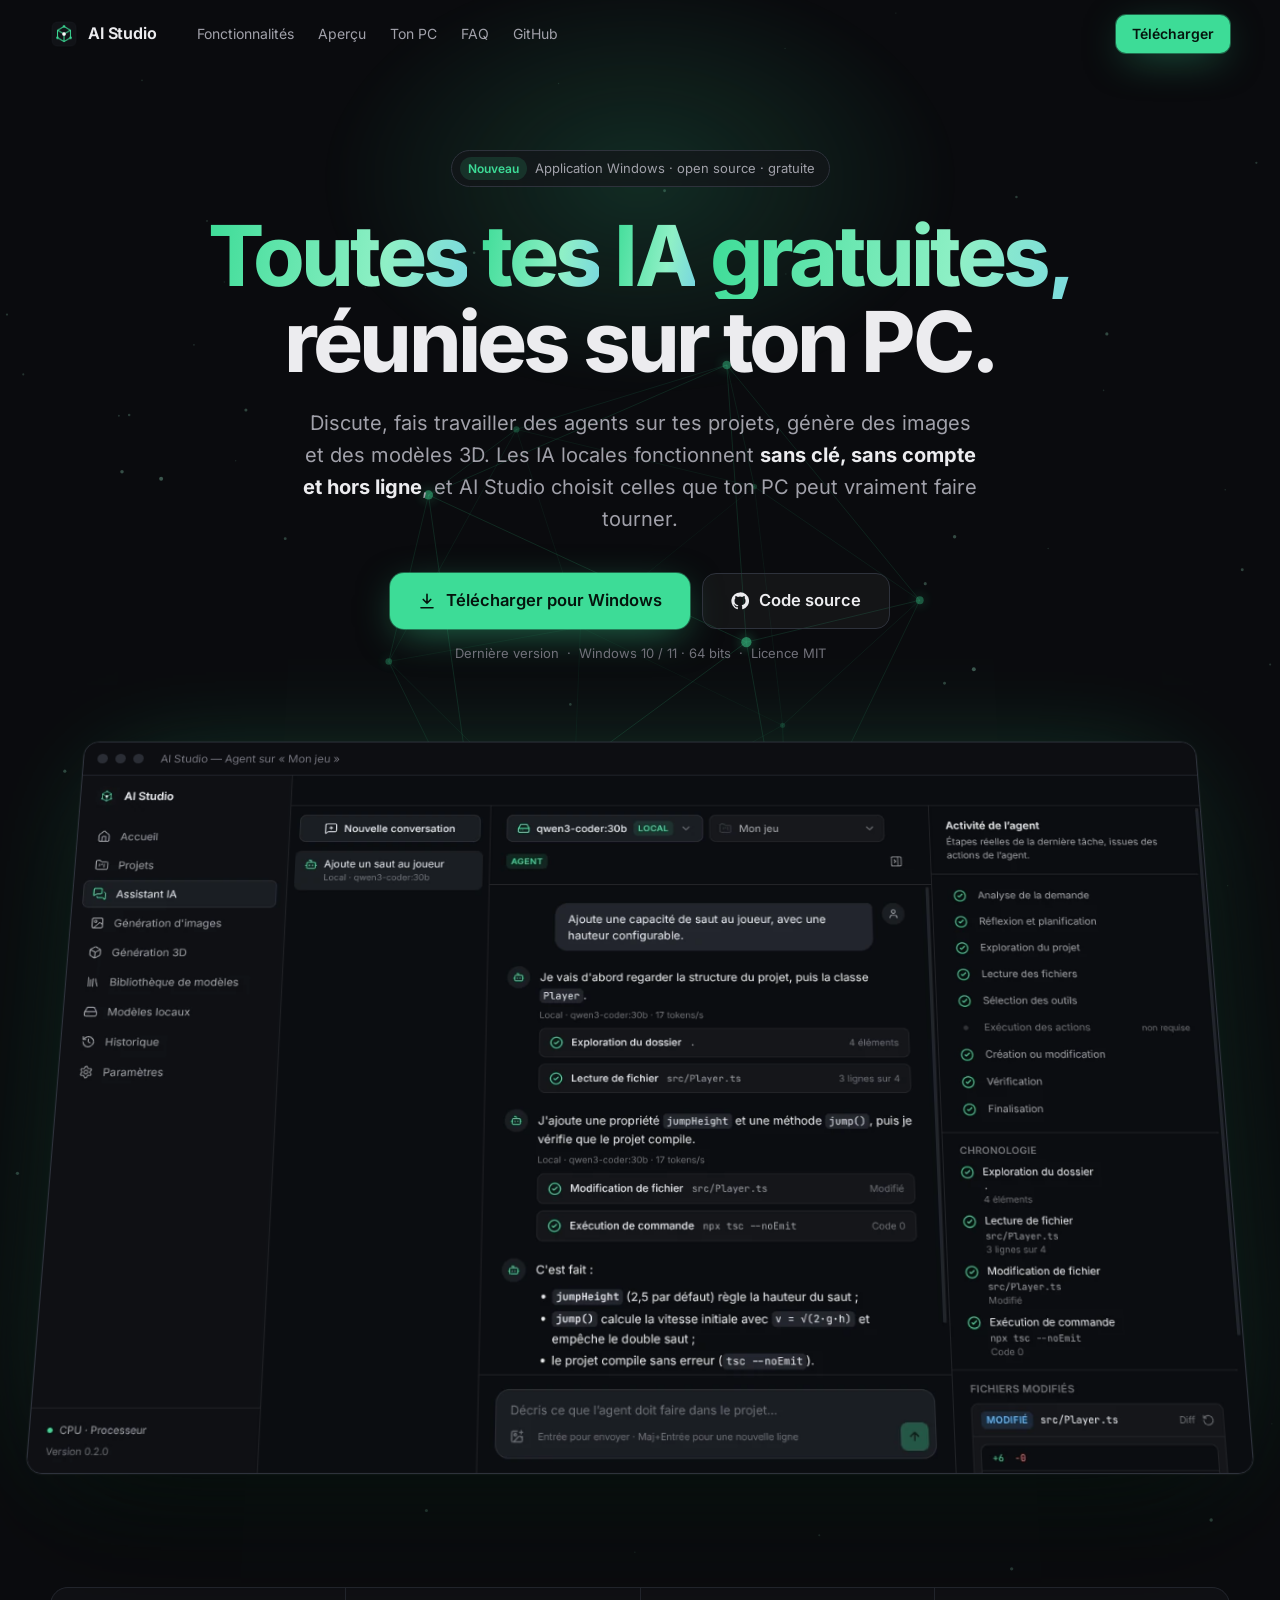
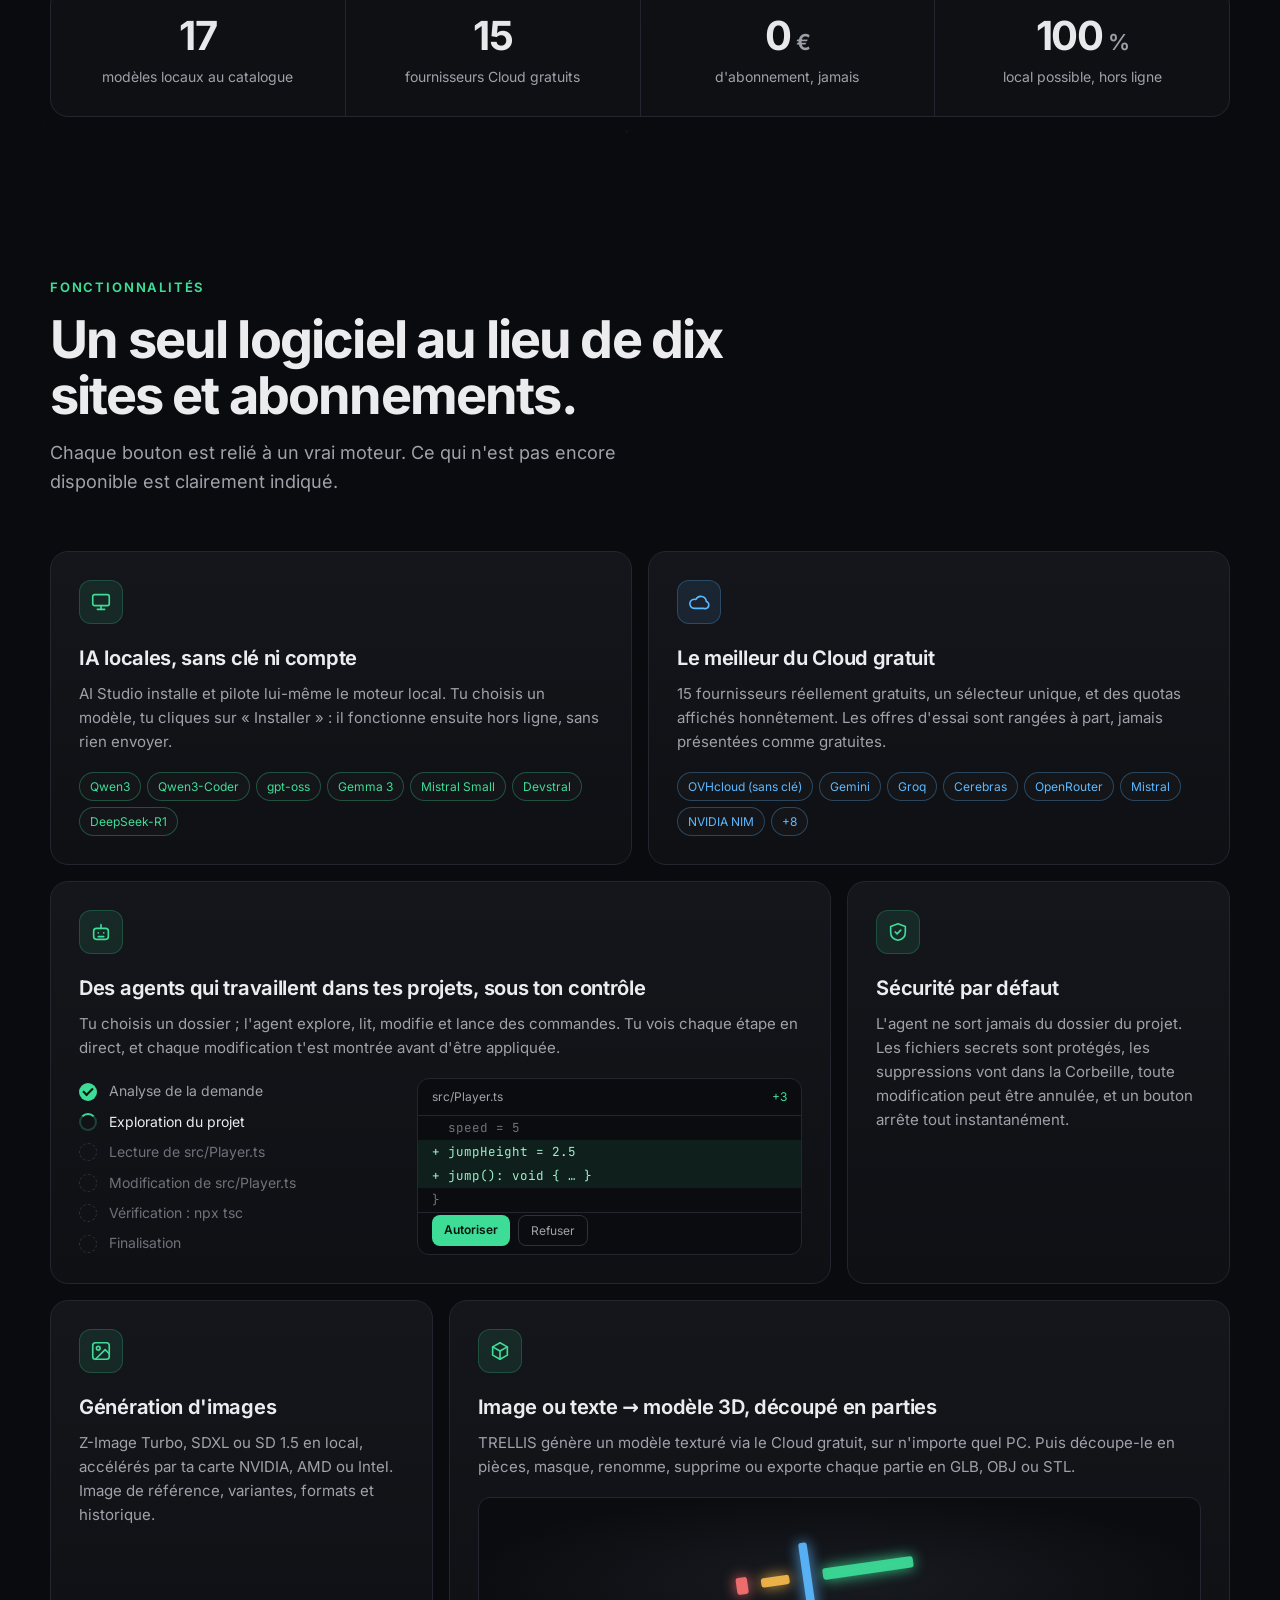
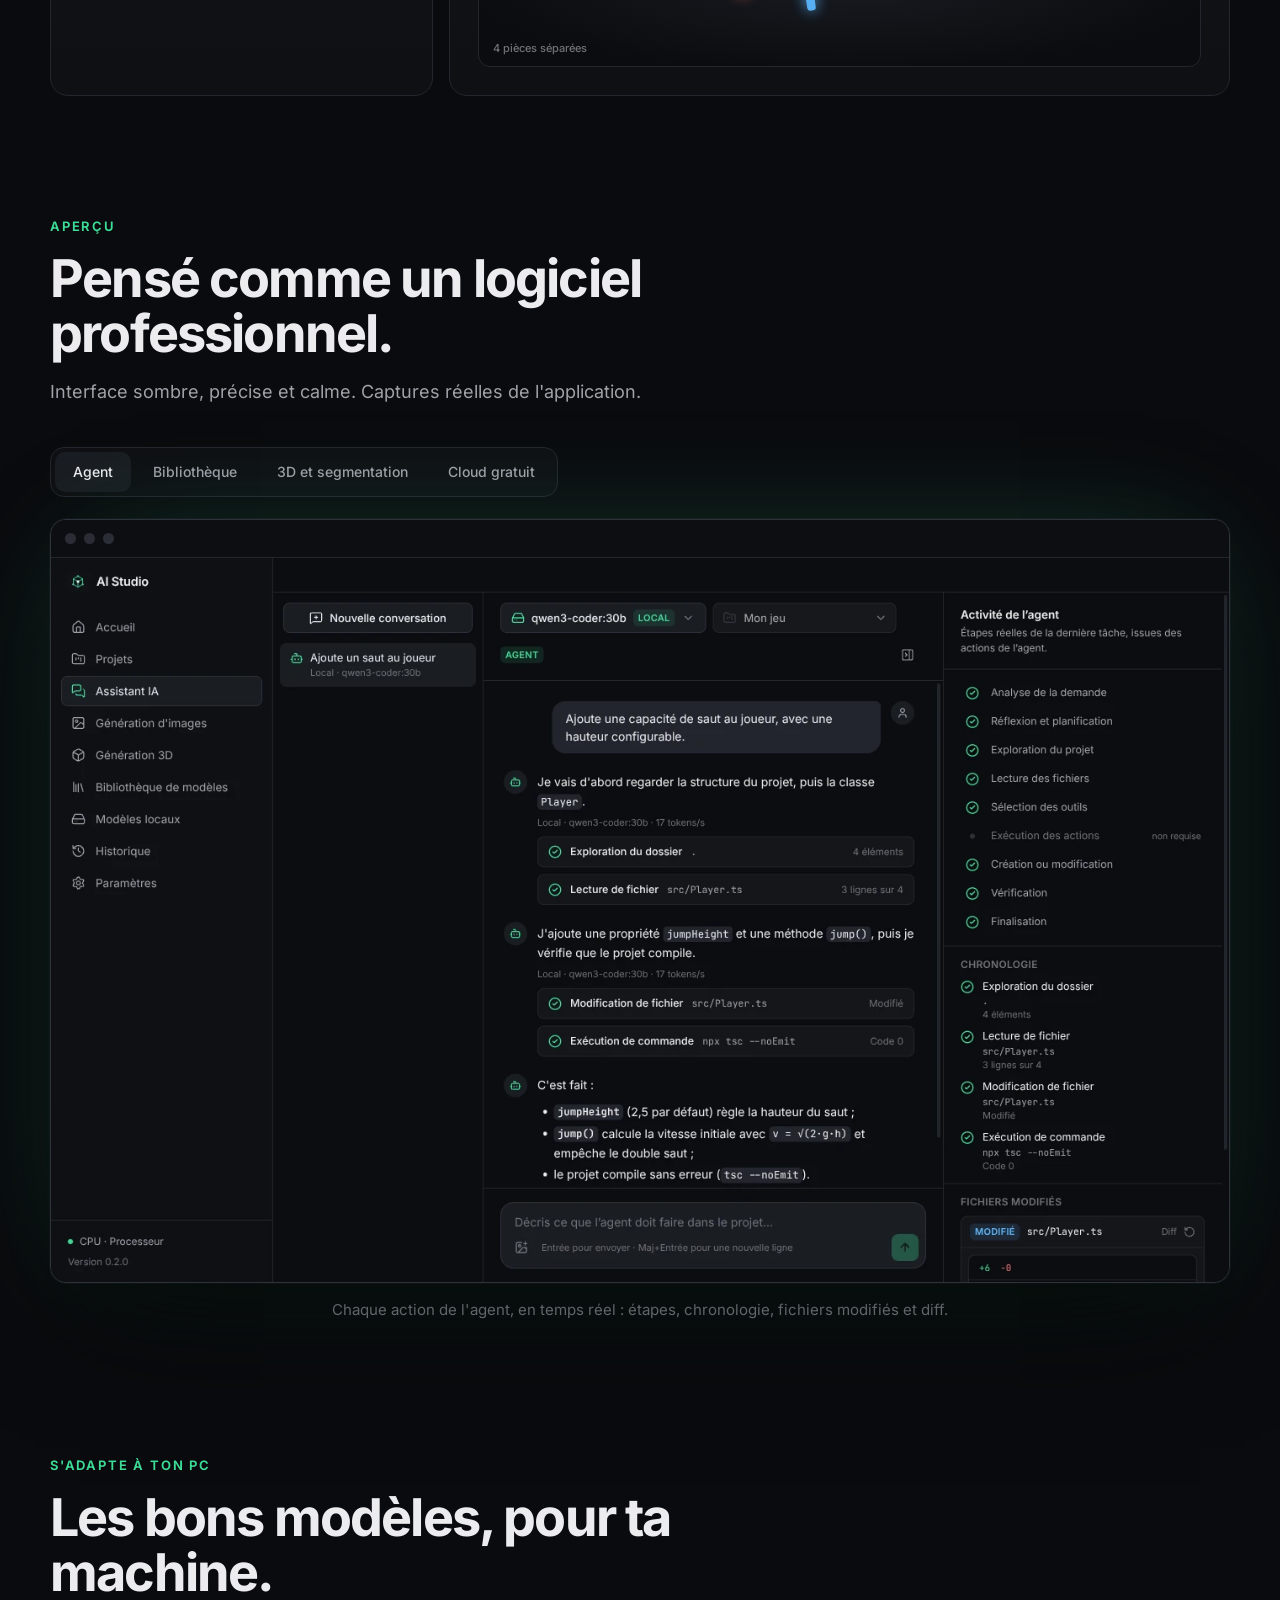
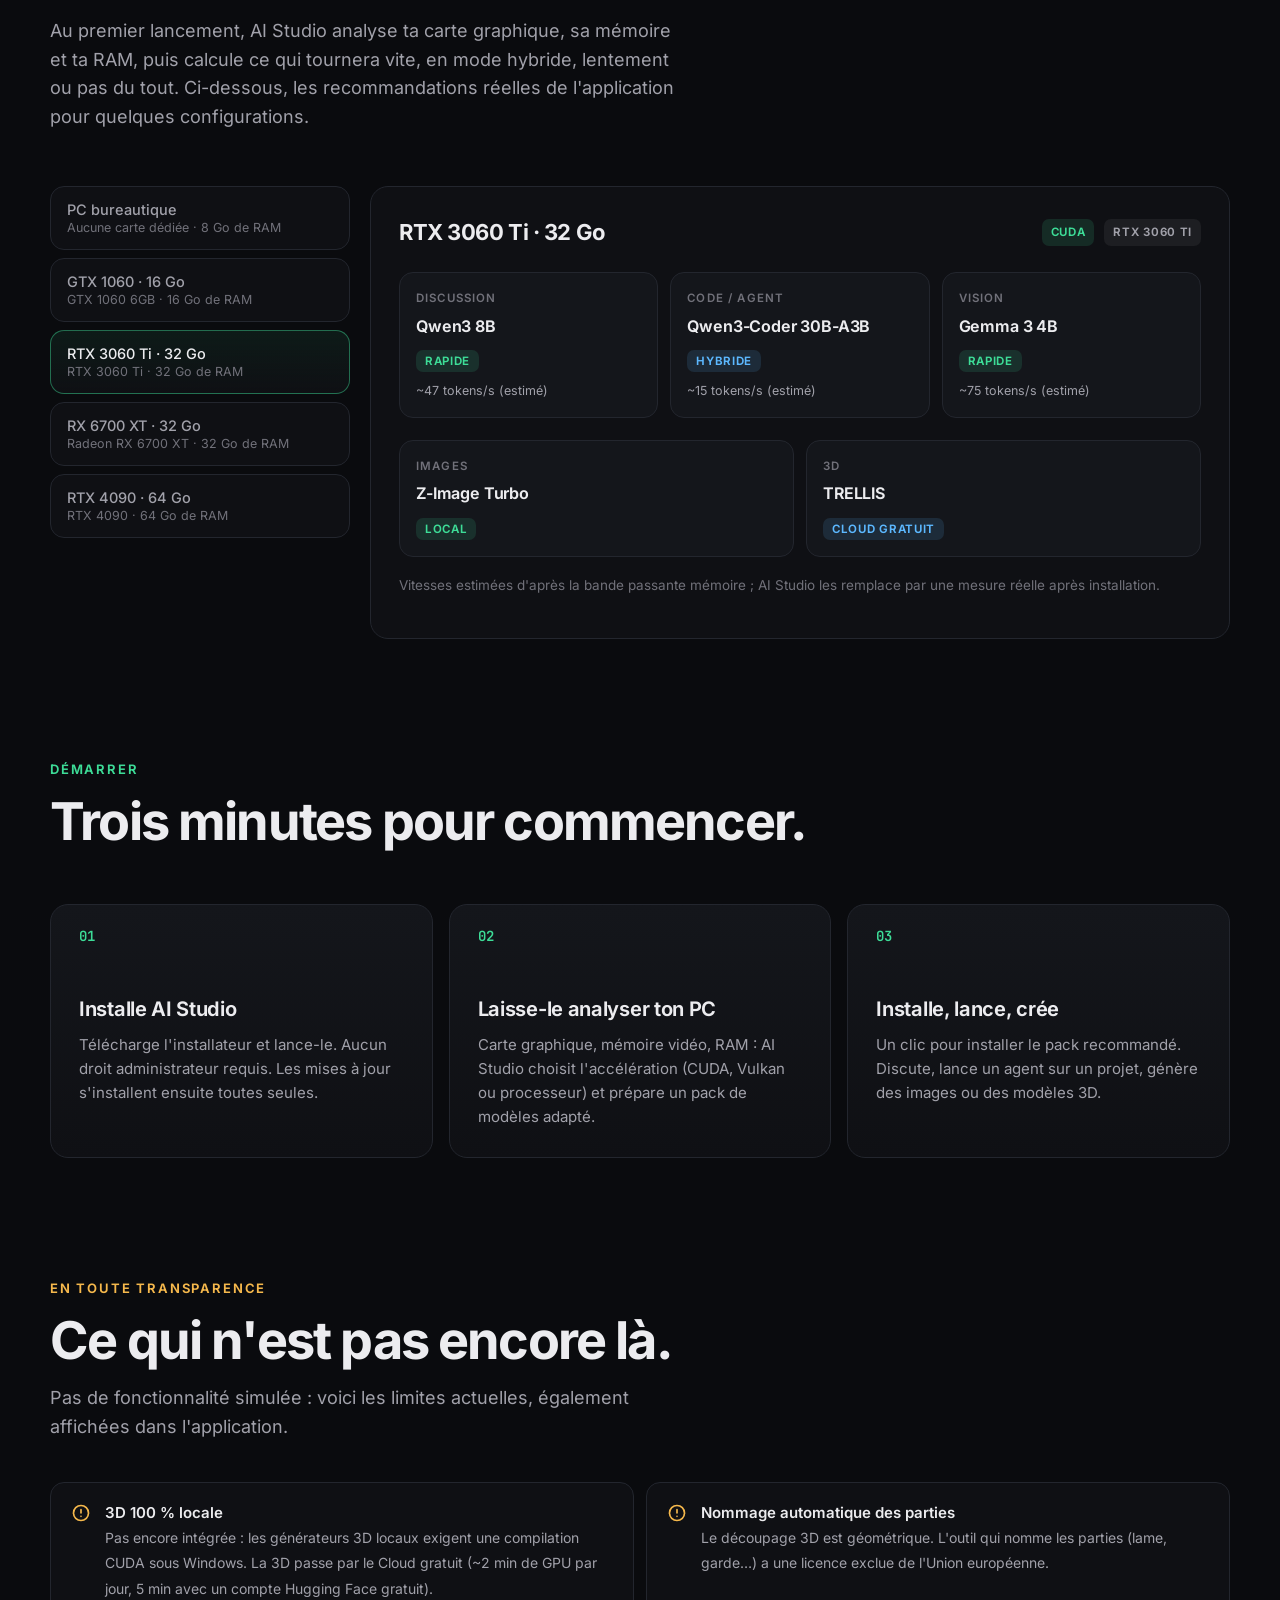
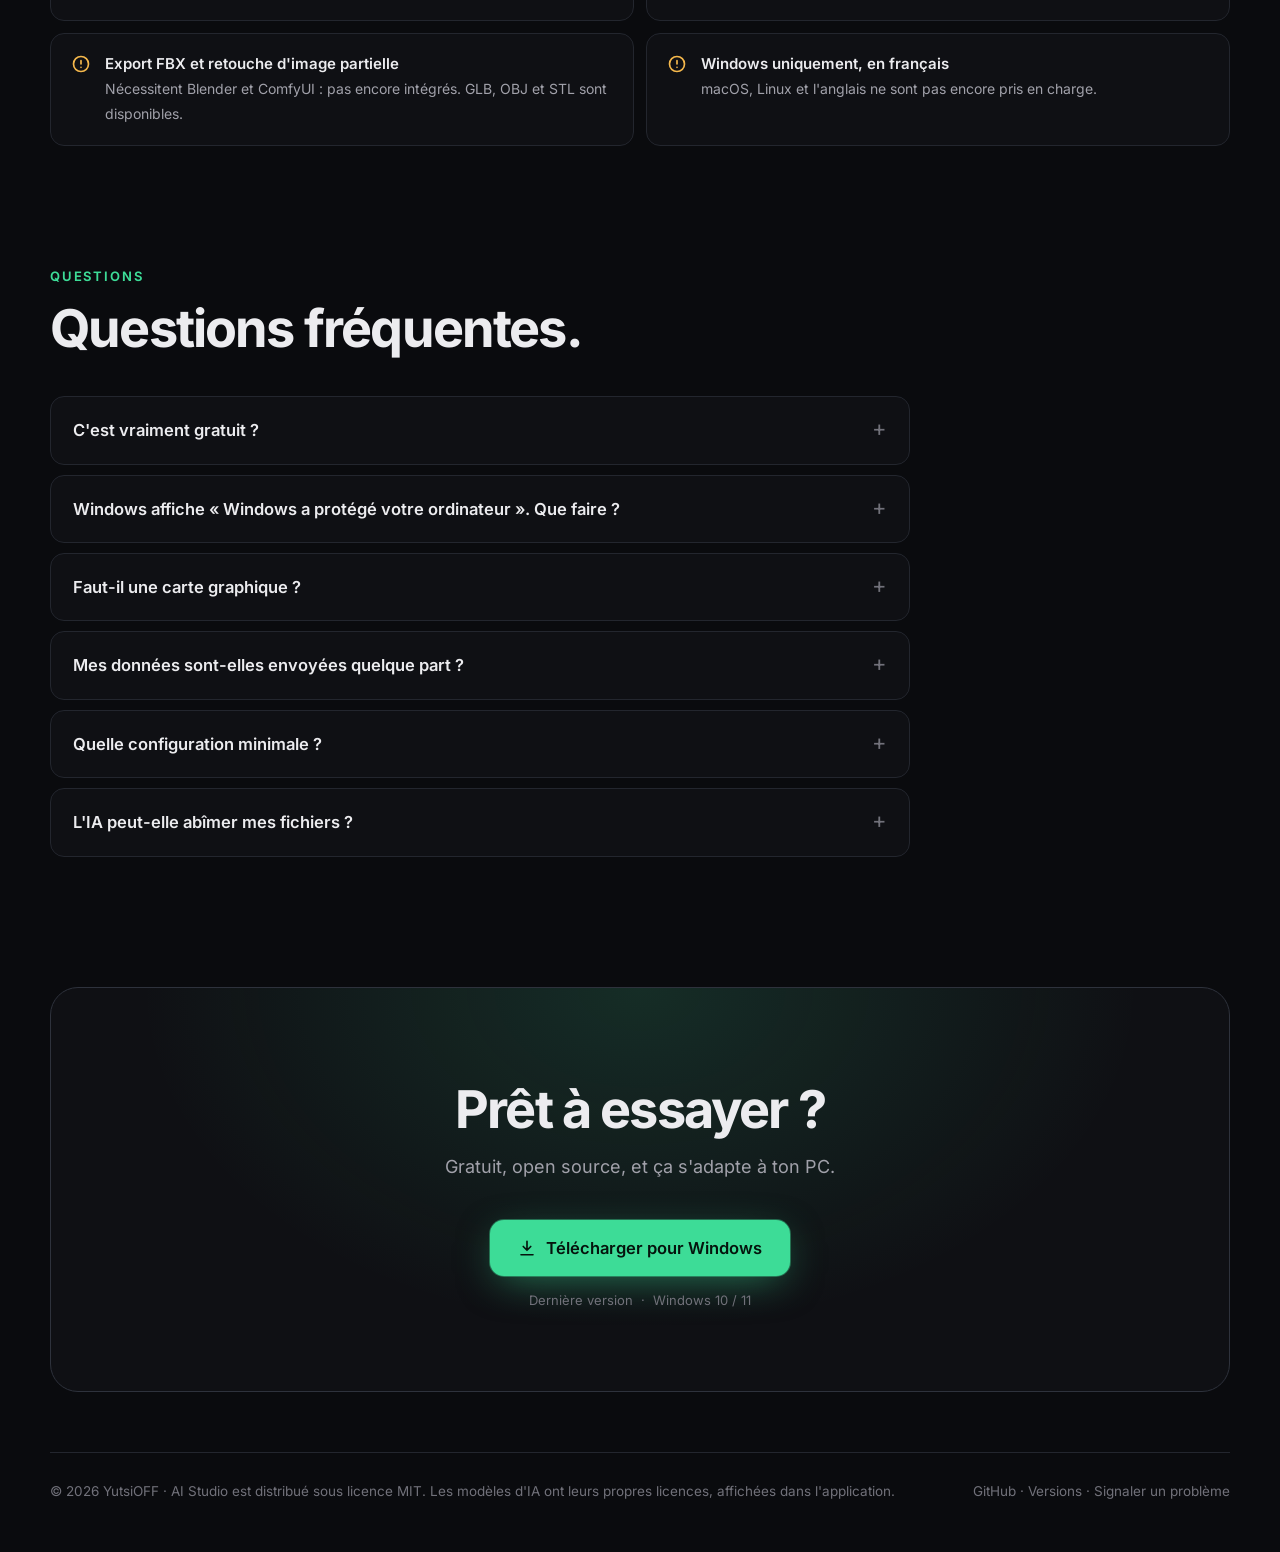
==== ai-studio/index.html @ 449f60fb "AI Studio : page de téléchargement Page animée (réseau 3D, apparitions au défilement, démos de l'age" ====
<!doctype html>
<html lang="fr">
<head>
<meta charset="UTF-8" />
<meta name="viewport" content="width=device-width, initial-scale=1" />
<title>AI Studio — Toutes tes IA gratuites, sur ton PC</title>
<meta name="description" content="AI Studio réunit des IA gratuites, locales et Cloud, dans une application Windows : discussion, agents sur tes projets, génération d'images et de modèles 3D. Sans abonnement, sans compte pour les IA locales." />
<meta property="og:title" content="AI Studio — Toutes tes IA gratuites, sur ton PC" />
<meta property="og:description" content="IA locales sans clé ni compte, 15 fournisseurs Cloud gratuits, agents transparents, images et 3D. Application Windows open source." />
<meta property="og:image" content="https://yutsioff.github.io/ai-studio/img/og.jpg" />
<meta property="og:type" content="website" />
<meta name="theme-color" content="#0c0d10" />
<link rel="icon" type="image/png" href="./img/favicon.png" />
<style>
@font-face { font-family: 'Inter'; font-weight: 100 900; font-display: swap; src: url(./fonts/inter-latin-wght-normal.woff2) format('woff2'); unicode-range: U+0000-00FF, U+0131, U+0152-0153, U+02BB-02BC, U+02C6, U+02DA, U+02DC, U+2000-206F, U+20AC, U+2122, U+2191, U+2193, U+2212, U+2215, U+FEFF, U+FFFD; }
@font-face { font-family: 'Inter'; font-weight: 100 900; font-display: swap; src: url(./fonts/inter-latin-ext-wght-normal.woff2) format('woff2'); unicode-range: U+0100-02AF, U+0304, U+0308, U+0329, U+1E00-1E9F, U+1EF2-1EFF, U+2020, U+20A0-20AB, U+20AD-20C0, U+2113, U+2C60-2C7F, U+A720-A7FF; }
@font-face { font-family: 'JetBrains Mono'; font-weight: 100 800; font-display: swap; src: url(./fonts/jetbrains-mono-latin-wght-normal.woff2) format('woff2'); }

:root {
  --bg: #0a0b0e; --bg2: #0f1014; --surface: #14161b; --surface2: #1a1d23; --line: #23262e; --line2: #2e323c;
  --fg: #ececef; --muted: #a1a1aa; --subtle: #71717a;
  --accent: #3ddc97; --accent2: #2fc585; --cloud: #5cb8ff; --warn: #f5b84c; --danger: #f87171;
  --ease: cubic-bezier(.22,1,.36,1);
  --radius: 18px;
}
* { box-sizing: border-box; }
html { scroll-behavior: smooth; }
body { margin: 0; background: var(--bg); color: var(--fg); font-family: 'Inter', system-ui, 'Segoe UI', sans-serif; font-size: 16px; line-height: 1.6; -webkit-font-smoothing: antialiased; overflow-x: hidden; font-feature-settings: 'cv11','ss01'; }
img { max-width: 100%; height: auto; display: block; }
a { color: inherit; text-decoration: none; }
::selection { background: rgba(61,220,151,.3); }
.wrap { width: min(1180px, 100% - 40px); margin-inline: auto; }
.mono { font-family: 'JetBrains Mono', ui-monospace, monospace; }

/* Barre de progression de défilement */
#progress { position: fixed; top: 0; left: 0; height: 2px; width: 0; background: linear-gradient(90deg, var(--accent), var(--cloud)); z-index: 100; }

/* Navigation */
nav { position: fixed; top: 0; inset-inline: 0; z-index: 50; transition: background .3s, border-color .3s, backdrop-filter .3s; border-bottom: 1px solid transparent; }
nav.scrolled { background: rgba(10,11,14,.72); backdrop-filter: blur(14px) saturate(140%); border-color: var(--line); }
nav .wrap { display: flex; align-items: center; gap: 28px; height: 68px; }
.brand { display: flex; align-items: center; gap: 10px; font-weight: 650; letter-spacing: -.01em; }
.brand img { width: 28px; height: 28px; border-radius: 7px; }
nav .links { display: flex; gap: 24px; margin-left: 12px; font-size: 14px; color: var(--muted); }
nav .links a:hover { color: var(--fg); }
nav .spacer { flex: 1; }
.btn { display: inline-flex; align-items: center; justify-content: center; gap: 10px; height: 44px; padding: 0 20px; border-radius: 12px; font-weight: 600; font-size: 15px; transition: transform .2s var(--ease), background .2s, box-shadow .3s; white-space: nowrap; cursor: pointer; border: 0; }
.btn svg { width: 18px; height: 18px; }
.btn-primary { background: var(--accent); color: #05140d; box-shadow: 0 0 0 1px rgba(61,220,151,.4), 0 10px 40px -10px rgba(61,220,151,.55); }
.btn-primary:hover { background: var(--accent2); transform: translateY(-1px); box-shadow: 0 0 0 1px rgba(61,220,151,.6), 0 14px 50px -10px rgba(61,220,151,.75); }
.btn-ghost { background: rgba(255,255,255,.04); color: var(--fg); border: 1px solid var(--line2); }
.btn-ghost:hover { background: rgba(255,255,255,.08); }
.btn-sm { height: 38px; padding: 0 16px; font-size: 14px; border-radius: 10px; }
.btn-lg { height: 56px; padding: 0 28px; font-size: 16.5px; border-radius: 14px; }

/* Hero */
.hero { position: relative; padding: 150px 0 40px; overflow: hidden; }
#net { position: absolute; inset: 0; width: 100%; height: 100%; opacity: .9; }
.hero::after { content: ''; position: absolute; inset: auto 0 0 0; height: 240px; background: linear-gradient(to bottom, transparent, var(--bg)); pointer-events: none; }
.glow { position: absolute; width: 900px; height: 600px; left: 50%; top: -120px; transform: translateX(-50%); background: radial-gradient(closest-side, rgba(61,220,151,.16), transparent 70%); filter: blur(10px); pointer-events: none; }
.hero-inner { position: relative; z-index: 2; text-align: center; }
.pill { display: inline-flex; align-items: center; gap: 8px; padding: 6px 14px 6px 8px; border-radius: 999px; border: 1px solid var(--line2); background: rgba(20,22,27,.7); backdrop-filter: blur(8px); font-size: 13px; color: var(--muted); }
.pill b { background: rgba(61,220,151,.14); color: var(--accent); padding: 2px 8px; border-radius: 999px; font-weight: 600; font-size: 12px; }
h1 { font-size: clamp(42px, 7.2vw, 84px); line-height: 1.02; letter-spacing: -.045em; font-weight: 750; margin: 26px auto 22px; max-width: 980px; }
h1 .grad { background: linear-gradient(100deg, var(--accent) 0%, #8ff0c6 35%, var(--cloud) 75%); -webkit-background-clip: text; background-clip: text; color: transparent; background-size: 200% 100%; animation: sheen 8s ease-in-out infinite alternate; }
@keyframes sheen { to { background-position: 100% 0; } }
.lead { font-size: clamp(17px, 2vw, 20px); color: var(--muted); max-width: 680px; margin: 0 auto; }
.cta { display: flex; gap: 12px; justify-content: center; flex-wrap: wrap; margin-top: 38px; }
.dl-meta { margin-top: 14px; font-size: 13px; color: var(--subtle); }
.dl-meta span + span::before { content: '·'; margin: 0 8px; }
.word { display: inline-block; opacity: 0; transform: translateY(24px); filter: blur(8px); animation: word .9s var(--ease) forwards; }
@keyframes word { to { opacity: 1; transform: none; filter: none; } }
.word.grad { animation: word .9s var(--ease) forwards, sheen 8s ease-in-out infinite alternate; }

/* Fenêtre de l'application */
.stage { perspective: 1800px; margin-top: 70px; position: relative; z-index: 2; }
.window { border-radius: 16px; border: 1px solid var(--line2); background: var(--bg2); overflow: hidden; box-shadow: 0 50px 120px -30px rgba(0,0,0,.85), 0 0 0 1px rgba(255,255,255,.03), 0 0 120px -40px rgba(61,220,151,.35); transform-origin: 50% 0; transition: transform .1s linear; will-change: transform; }
.window-bar { display: flex; align-items: center; gap: 8px; height: 38px; padding: 0 14px; border-bottom: 1px solid var(--line); background: #0d0e12; font-size: 12px; color: var(--subtle); }
.window-bar i { width: 11px; height: 11px; border-radius: 50%; background: #2a2d35; }
.window-bar span { margin-left: 10px; }

/* Bandeau de chiffres */
.stats { display: grid; grid-template-columns: repeat(4, 1fr); gap: 1px; background: var(--line); border: 1px solid var(--line); border-radius: var(--radius); overflow: hidden; margin-top: 90px; }
.stat { background: var(--bg2); padding: 28px 24px; }
.stat .n { font-size: 40px; font-weight: 700; letter-spacing: -.03em; line-height: 1; }
.stat .n small { font-size: 22px; color: var(--muted); font-weight: 600; }
.stat .l { margin-top: 10px; color: var(--muted); font-size: 14px; }

/* Sections */
section { padding: 120px 0 0; position: relative; }
.eyebrow { font-size: 13px; letter-spacing: .14em; text-transform: uppercase; color: var(--accent); font-weight: 650; }
h2 { font-size: clamp(32px, 4.4vw, 52px); line-height: 1.07; letter-spacing: -.035em; font-weight: 720; margin: 14px 0 16px; max-width: 760px; }
.sub { color: var(--muted); font-size: 18px; max-width: 640px; margin: 0; }

/* Grille de fonctionnalités */
.bento { display: grid; grid-template-columns: repeat(6, 1fr); gap: 16px; margin-top: 54px; }
.card { position: relative; border-radius: var(--radius); border: 1px solid var(--line); background: linear-gradient(180deg, var(--surface), var(--bg2)); padding: 28px; overflow: hidden; isolation: isolate; }
.card::before { content: ''; position: absolute; inset: 0; background: radial-gradient(420px circle at var(--mx, -100px) var(--my, -100px), rgba(61,220,151,.10), transparent 40%); opacity: 0; transition: opacity .3s; z-index: -1; }
.card:hover::before { opacity: 1; }
.card h3 { margin: 18px 0 8px; font-size: 20px; letter-spacing: -.015em; font-weight: 650; }
.card p { margin: 0; color: var(--muted); font-size: 15px; }
.icon { width: 44px; height: 44px; border-radius: 12px; display: grid; place-items: center; background: rgba(61,220,151,.1); border: 1px solid rgba(61,220,151,.22); color: var(--accent); }
.icon.cloud { background: rgba(92,184,255,.1); border-color: rgba(92,184,255,.25); color: var(--cloud); }
.icon svg { width: 22px; height: 22px; }
.c3 { grid-column: span 3; } .c2 { grid-column: span 2; } .c4 { grid-column: span 4; }
.tags { display: flex; flex-wrap: wrap; gap: 6px; margin-top: 18px; }
.tag { font-size: 12px; padding: 4px 10px; border-radius: 999px; border: 1px solid var(--line2); color: var(--muted); background: rgba(255,255,255,.02); }
.tag.l { color: var(--accent); border-color: rgba(61,220,151,.3); }
.tag.c { color: var(--cloud); border-color: rgba(92,184,255,.3); }

/* Timeline animée de l'agent */
.steps { margin-top: 20px; display: grid; gap: 8px; }
.step { display: flex; align-items: center; gap: 12px; font-size: 14px; color: var(--subtle); transition: color .4s; }
.step .dot { width: 18px; height: 18px; border-radius: 50%; border: 1.5px dashed var(--line2); display: grid; place-items: center; flex-shrink: 0; transition: all .4s var(--ease); }
.step.run { color: var(--fg); }
.step.run .dot { border: 2px solid rgba(61,220,151,.25); border-top-color: var(--accent); animation: spin .8s linear infinite; }
.step.done { color: var(--muted); }
.step.done .dot { border: 0; background: var(--accent); transform: scale(1); }
.step.done .dot::after { content: ''; width: 8px; height: 4px; border-left: 2px solid #05140d; border-bottom: 2px solid #05140d; transform: rotate(-45deg) translate(1px,-1px); }
@keyframes spin { to { transform: rotate(360deg); } }

/* Diff miniature */
.diff { margin-top: 18px; border-radius: 12px; border: 1px solid var(--line); background: #0b0c0f; font-size: 12.5px; overflow: hidden; }
.diff div { padding: 2px 14px; white-space: pre; }
.diff .add { background: rgba(61,220,151,.09); color: #9ff0c9; }
.diff .ctx { color: var(--subtle); }
.diff .head { display: flex; justify-content: space-between; padding: 8px 14px; border-bottom: 1px solid var(--line); color: var(--muted); font-family: 'Inter'; font-size: 12px; }
.approve { display: flex; gap: 8px; padding: 10px 14px; border-top: 1px solid var(--line); font-family: 'Inter'; }
.approve span { font-size: 12px; padding: 5px 12px; border-radius: 8px; }
.approve .ok { background: var(--accent); color: #05140d; font-weight: 600; }
.approve .no { border: 1px solid var(--line2); color: var(--muted); }

/* Démo segmentation */
.seg { margin-top: 18px; height: 170px; border-radius: 12px; border: 1px solid var(--line); background: radial-gradient(ellipse at center, #181b21, #0b0c0f 75%); position: relative; overflow: hidden; }
.seg canvas { width: 100%; height: 100%; }

/* Galerie */
.tabs { display: inline-flex; gap: 4px; padding: 4px; border-radius: 14px; border: 1px solid var(--line); background: var(--bg2); margin-top: 40px; flex-wrap: wrap; }
.tabs button { position: relative; height: 40px; padding: 0 18px; border-radius: 10px; border: 0; background: transparent; color: var(--muted); font: 500 14px 'Inter'; cursor: pointer; transition: color .2s, background .25s; }
.tabs button.on { color: var(--fg); background: var(--surface2); }
.gallery { margin-top: 22px; display: grid; }
.gallery figure { grid-area: 1 / 1; margin: 0; pointer-events: none; opacity: 0; transform: scale(.985); transition: opacity .6s var(--ease), transform .6s var(--ease); }
.gallery figure.on { opacity: 1; transform: none; pointer-events: auto; }
.gallery figcaption { margin-top: 16px; color: var(--muted); font-size: 15px; text-align: center; }
.gallery .window { transform: none !important; }

/* Profils de PC */
.profiles { display: grid; grid-template-columns: 300px 1fr; gap: 20px; margin-top: 54px; }
.plist { display: grid; gap: 8px; align-content: start; }
.plist button { text-align: left; padding: 14px 16px; border-radius: 14px; border: 1px solid var(--line); background: var(--bg2); color: var(--muted); font: 500 14.5px 'Inter'; cursor: pointer; transition: all .25s var(--ease); }
.plist button small { display: block; font-size: 12.5px; color: var(--subtle); margin-top: 2px; font-weight: 400; }
.plist button:hover { border-color: var(--line2); color: var(--fg); }
.plist button.on { border-color: rgba(61,220,151,.45); background: linear-gradient(180deg, rgba(61,220,151,.08), var(--bg2)); color: var(--fg); }
.pdetail { border-radius: var(--radius); border: 1px solid var(--line); background: var(--bg2); padding: 28px; }
.phead { display: flex; flex-wrap: wrap; align-items: center; gap: 10px; }
.phead h3 { margin: 0; font-size: 22px; letter-spacing: -.02em; flex: 1; }
.badge { font-size: 11.5px; font-weight: 650; letter-spacing: .06em; text-transform: uppercase; padding: 4px 9px; border-radius: 7px; background: rgba(255,255,255,.06); color: var(--muted); }
.badge.g { background: rgba(61,220,151,.13); color: var(--accent); }
.badge.b { background: rgba(92,184,255,.13); color: var(--cloud); }
.badge.y { background: rgba(245,184,76,.13); color: var(--warn); }
.recs { display: grid; grid-template-columns: repeat(3, 1fr); gap: 12px; margin-top: 22px; }
.rec { border-radius: 14px; border: 1px solid var(--line); padding: 16px; background: var(--surface); transition: transform .4s var(--ease), opacity .4s; }
.rec .u { font-size: 11.5px; text-transform: uppercase; letter-spacing: .1em; color: var(--subtle); font-weight: 600; }
.rec .m { font-size: 16px; font-weight: 650; margin: 6px 0 8px; letter-spacing: -.01em; }
.rec .s { font-size: 12.5px; color: var(--muted); margin-top: 8px; }
.pnote { margin-top: 18px; font-size: 13.5px; color: var(--subtle); }
.swap { animation: swap .5s var(--ease); }
@keyframes swap { from { opacity: 0; transform: translateY(8px); } }

/* Étapes d'installation */
.how { display: grid; grid-template-columns: repeat(3, 1fr); gap: 16px; margin-top: 54px; counter-reset: s; }
.how .card { padding-top: 70px; }
.how .card::after { counter-increment: s; content: '0' counter(s); position: absolute; top: 22px; left: 28px; font: 600 14px 'JetBrains Mono'; color: var(--accent); }

/* Limites */
.limits { display: grid; grid-template-columns: repeat(2, 1fr); gap: 12px; margin-top: 40px; }
.limit { display: flex; gap: 14px; padding: 18px 20px; border-radius: 14px; border: 1px solid var(--line); background: var(--bg2); }
.limit svg { width: 20px; height: 20px; color: var(--warn); flex-shrink: 0; margin-top: 2px; }
.limit b { display: block; font-weight: 600; font-size: 15px; }
.limit span { color: var(--muted); font-size: 14px; }

/* FAQ */
.faq { margin-top: 40px; display: grid; gap: 10px; max-width: 860px; }
details { border: 1px solid var(--line); border-radius: 14px; background: var(--bg2); padding: 0 22px; transition: border-color .2s; }
details[open] { border-color: var(--line2); }
summary { cursor: pointer; list-style: none; padding: 20px 0; font-weight: 600; font-size: 16.5px; display: flex; justify-content: space-between; gap: 16px; }
summary::-webkit-details-marker { display: none; }
summary::after { content: '+'; color: var(--subtle); font-weight: 400; font-size: 22px; line-height: 1; transition: transform .3s var(--ease); }
details[open] summary::after { transform: rotate(45deg); }
details p { margin: 0 0 20px; color: var(--muted); font-size: 15px; }

/* Appel final */
.final { margin: 130px 0 0; border-radius: 28px; border: 1px solid var(--line2); padding: 80px 30px; text-align: center; position: relative; overflow: hidden; background: radial-gradient(ellipse at top, rgba(61,220,151,.14), transparent 60%), var(--bg2); }
.final h2 { margin-inline: auto; }
.final .sub { margin-inline: auto; }
footer { padding: 60px 0 50px; color: var(--subtle); font-size: 13.5px; }
footer .wrap { display: flex; flex-wrap: wrap; gap: 20px; justify-content: space-between; border-top: 1px solid var(--line); padding-top: 28px; }
footer a:hover { color: var(--fg); }

/* Apparition au défilement */
.reveal { opacity: 0; transform: translateY(28px); filter: blur(6px); transition: opacity .9s var(--ease), transform .9s var(--ease), filter .9s var(--ease); transition-delay: var(--d, 0s); }
.reveal.in { opacity: 1; transform: none; filter: none; }

@media (max-width: 960px) {
  nav .links { display: none; }
  .stats { grid-template-columns: repeat(2, 1fr); }
  .bento { grid-template-columns: 1fr; }
  .c2, .c3, .c4 { grid-column: auto; }
  .profiles { grid-template-columns: 1fr; }
  .recs { grid-template-columns: 1fr; }
  .how, .limits { grid-template-columns: 1fr; }
  .agent-demo { grid-template-columns: 1fr !important; }
  .stage { margin-top: 44px; }
  .hero { padding-top: 120px; }
}
@media (prefers-reduced-motion: reduce) {
  *, *::before, *::after { animation-duration: .01ms !important; animation-iteration-count: 1 !important; transition-duration: .01ms !important; }
  .reveal, .word { opacity: 1; transform: none; filter: none; }
}
</style>
</head>
<body>
<div id="progress"></div>

<nav id="nav">
  <div class="wrap">
    <a class="brand" href="#"><img src="./img/icon.png" alt="" />AI Studio</a>
    <div class="links">
      <a href="#fonctionnalites">Fonctionnalités</a>
      <a href="#apercu">Aperçu</a>
      <a href="#ton-pc">Ton PC</a>
      <a href="#faq">FAQ</a>
      <a href="https://github.com/YutsiOFF/ai-studio" target="_blank" rel="noopener">GitHub</a>
    </div>
    <div class="spacer"></div>
    <a class="btn btn-primary btn-sm dl-link" href="https://github.com/YutsiOFF/ai-studio/releases/latest">Télécharger</a>
  </div>
</nav>

<header class="hero">
  <canvas id="net" aria-hidden="true"></canvas>
  <div class="glow"></div>
  <div class="wrap hero-inner">
    <span class="pill"><b class="ver-badge">Nouveau</b> Application Windows · open source · gratuite</span>
    <h1 id="title"><span class="grad">Toutes tes IA gratuites,</span> réunies sur ton PC.</h1>
    <p class="lead reveal" style="--d:.35s">Discute, fais travailler des agents sur tes projets, génère des images et des modèles 3D. Les IA locales fonctionnent <strong style="color:var(--fg)">sans clé, sans compte et hors ligne</strong>, et AI Studio choisit celles que ton PC peut vraiment faire tourner.</p>
    <div class="cta reveal" style="--d:.5s">
      <a class="btn btn-primary btn-lg dl-link" href="https://github.com/YutsiOFF/ai-studio/releases/latest">
        <svg viewBox="0 0 24 24" fill="none" stroke="currentColor" stroke-width="2.2" stroke-linecap="round" stroke-linejoin="round"><path d="M12 3v12m0 0 5-5m-5 5-5-5M4 21h16"/></svg>
        Télécharger pour Windows
      </a>
      <a class="btn btn-ghost btn-lg" href="https://github.com/YutsiOFF/ai-studio" target="_blank" rel="noopener">
        <svg viewBox="0 0 24 24" fill="currentColor"><path d="M12 .5a11.5 11.5 0 0 0-3.64 22.41c.58.1.79-.25.79-.56v-2c-3.2.7-3.88-1.37-3.88-1.37-.53-1.33-1.28-1.69-1.28-1.69-1.05-.71.08-.7.08-.7 1.16.08 1.77 1.19 1.77 1.19 1.03 1.77 2.71 1.26 3.37.96.1-.75.4-1.26.73-1.55-2.56-.29-5.25-1.28-5.25-5.69 0-1.26.45-2.29 1.19-3.1-.12-.29-.52-1.46.11-3.05 0 0 .97-.31 3.17 1.18a11 11 0 0 1 5.77 0c2.2-1.49 3.17-1.18 3.17-1.18.63 1.59.23 2.76.11 3.05.74.81 1.19 1.84 1.19 3.1 0 4.42-2.7 5.39-5.27 5.68.41.36.78 1.06.78 2.14v3.17c0 .31.21.67.8.56A11.5 11.5 0 0 0 12 .5Z"/></svg>
        Code source
      </a>
    </div>
    <div class="dl-meta reveal" style="--d:.6s"><span class="dl-version">Dernière version</span><span class="dl-size">Windows 10 / 11 · 64 bits</span><span>Licence MIT</span></div>

    <div class="stage reveal" style="--d:.7s">
      <div class="window" id="heroWindow">
        <div class="window-bar"><i></i><i></i><i></i><span>AI Studio — Agent sur « Mon jeu »</span></div>
        <img src="./img/agent.webp" width="1400" height="860" alt="Un agent d'AI Studio modifie un fichier du projet : étapes réelles, chronologie et fichier modifié avec diff." />
      </div>
    </div>

    <div class="stats">
      <div class="stat reveal"><div class="n" data-count="17">0</div><div class="l">modèles locaux au catalogue</div></div>
      <div class="stat reveal" style="--d:.08s"><div class="n" data-count="15">0</div><div class="l">fournisseurs Cloud gratuits</div></div>
      <div class="stat reveal" style="--d:.16s"><div class="n"><span data-count="0">0</span><small> €</small></div><div class="l">d'abonnement, jamais</div></div>
      <div class="stat reveal" style="--d:.24s"><div class="n"><span data-count="100">0</span><small> %</small></div><div class="l">local possible, hors ligne</div></div>
    </div>
  </div>
</header>

<main>
<section id="fonctionnalites">
  <div class="wrap">
    <div class="eyebrow reveal">Fonctionnalités</div>
    <h2 class="reveal">Un seul logiciel au lieu de dix sites et abonnements.</h2>
    <p class="sub reveal">Chaque bouton est relié à un vrai moteur. Ce qui n'est pas encore disponible est clairement indiqué.</p>

    <div class="bento">
      <article class="card c3 reveal">
        <div class="icon"><svg viewBox="0 0 24 24" fill="none" stroke="currentColor" stroke-width="1.8" stroke-linecap="round" stroke-linejoin="round"><rect x="3" y="4" width="18" height="12" rx="2"/><path d="M8 20h8M12 16v4"/></svg></div>
        <h3>IA locales, sans clé ni compte</h3>
        <p>AI Studio installe et pilote lui-même le moteur local. Tu choisis un modèle, tu cliques sur « Installer » : il fonctionne ensuite hors ligne, sans rien envoyer.</p>
        <div class="tags"><span class="tag l">Qwen3</span><span class="tag l">Qwen3-Coder</span><span class="tag l">gpt-oss</span><span class="tag l">Gemma 3</span><span class="tag l">Mistral Small</span><span class="tag l">Devstral</span><span class="tag l">DeepSeek-R1</span></div>
      </article>
      <article class="card c3 reveal" style="--d:.08s">
        <div class="icon cloud"><svg viewBox="0 0 24 24" fill="none" stroke="currentColor" stroke-width="1.8" stroke-linecap="round" stroke-linejoin="round"><path d="M17.5 19H7a5 5 0 1 1 1.6-9.74A6 6 0 0 1 20 11.5a3.75 3.75 0 0 1-2.5 7.5Z"/></svg></div>
        <h3>Le meilleur du Cloud gratuit</h3>
        <p>15 fournisseurs réellement gratuits, un sélecteur unique, et des quotas affichés honnêtement. Les offres d'essai sont rangées à part, jamais présentées comme gratuites.</p>
        <div class="tags"><span class="tag c">OVHcloud (sans clé)</span><span class="tag c">Gemini</span><span class="tag c">Groq</span><span class="tag c">Cerebras</span><span class="tag c">OpenRouter</span><span class="tag c">Mistral</span><span class="tag c">NVIDIA NIM</span><span class="tag c">+8</span></div>
      </article>

      <article class="card c4 reveal">
        <div class="icon"><svg viewBox="0 0 24 24" fill="none" stroke="currentColor" stroke-width="1.8" stroke-linecap="round" stroke-linejoin="round"><rect x="4" y="8" width="16" height="12" rx="3"/><path d="M12 8V4M9 13h.01M15 13h.01M9 17h6"/></svg></div>
        <h3>Des agents qui travaillent dans tes projets, sous ton contrôle</h3>
        <p>Tu choisis un dossier ; l'agent explore, lit, modifie et lance des commandes. Tu vois chaque étape en direct, et chaque modification t'est montrée avant d'être appliquée.</p>
        <div style="display:grid;grid-template-columns:1fr 1.2fr;gap:16px" class="agent-demo">
          <div class="steps" id="steps"></div>
          <div class="diff mono">
            <div class="head"><span>src/Player.ts</span><span style="color:var(--accent)">+3</span></div>
            <div class="ctx">  speed = 5</div>
            <div class="add">+ jumpHeight = 2.5</div>
            <div class="add">+ jump(): void { … }</div>
            <div class="ctx">}</div>
            <div class="approve"><span class="ok">Autoriser</span><span class="no">Refuser</span></div>
          </div>
        </div>
      </article>
      <article class="card c2 reveal" style="--d:.08s">
        <div class="icon"><svg viewBox="0 0 24 24" fill="none" stroke="currentColor" stroke-width="1.8" stroke-linecap="round" stroke-linejoin="round"><path d="M12 3 4 6v6c0 5 3.4 8.3 8 9 4.6-.7 8-4 8-9V6l-8-3Z"/><path d="m9 12 2 2 4-4"/></svg></div>
        <h3>Sécurité par défaut</h3>
        <p>L'agent ne sort jamais du dossier du projet. Les fichiers secrets sont protégés, les suppressions vont dans la Corbeille, toute modification peut être annulée, et un bouton arrête tout instantanément.</p>
      </article>

      <article class="card c2 reveal">
        <div class="icon"><svg viewBox="0 0 24 24" fill="none" stroke="currentColor" stroke-width="1.8" stroke-linecap="round" stroke-linejoin="round"><rect x="3" y="3" width="18" height="18" rx="3"/><circle cx="9" cy="9" r="2"/><path d="m21 15-4.5-4.5L6 21"/></svg></div>
        <h3>Génération d'images</h3>
        <p>Z-Image Turbo, SDXL ou SD 1.5 en local, accélérés par ta carte NVIDIA, AMD ou Intel. Image de référence, variantes, formats et historique.</p>
      </article>
      <article class="card c4 reveal" style="--d:.08s">
        <div class="icon"><svg viewBox="0 0 24 24" fill="none" stroke="currentColor" stroke-width="1.8" stroke-linecap="round" stroke-linejoin="round"><path d="m12 3 8 4.5v9L12 21l-8-4.5v-9L12 3Z"/><path d="m12 12 8-4.5M12 12v9M12 12 4 7.5"/></svg></div>
        <h3>Image ou texte → modèle 3D, découpé en parties</h3>
        <p>TRELLIS génère un modèle texturé via le Cloud gratuit, sur n'importe quel PC. Puis découpe-le en pièces, masque, renomme, supprime ou exporte chaque partie en GLB, OBJ ou STL.</p>
        <div class="seg"><canvas id="seg" aria-hidden="true"></canvas></div>
      </article>
    </div>
  </div>
</section>

<section id="apercu">
  <div class="wrap">
    <div class="eyebrow reveal">Aperçu</div>
    <h2 class="reveal">Pensé comme un logiciel professionnel.</h2>
    <p class="sub reveal">Interface sombre, précise et calme. Captures réelles de l'application.</p>
    <div class="tabs reveal" role="tablist">
      <button class="on" data-i="0">Agent</button>
      <button data-i="1">Bibliothèque</button>
      <button data-i="2">3D et segmentation</button>
      <button data-i="3">Cloud gratuit</button>
    </div>
    <div class="gallery reveal">
      <figure class="on"><div class="window"><div class="window-bar"><i></i><i></i><i></i></div><img src="./img/agent.webp" loading="lazy" width="1400" height="860" alt="Assistant en mode agent" /></div><figcaption>Chaque action de l'agent, en temps réel : étapes, chronologie, fichiers modifiés et diff.</figcaption></figure>
      <figure><div class="window"><div class="window-bar"><i></i><i></i><i></i></div><img src="./img/library.webp" loading="lazy" width="1400" height="860" alt="Bibliothèque de modèles" /></div><figcaption>Chaque modèle est classé Rapide, Hybride, Lent ou Trop lourd pour ton PC, avec un pack recommandé.</figcaption></figure>
      <figure><div class="window" style="max-width:816px;margin-inline:auto"><div class="window-bar"><i></i><i></i><i></i></div><img src="./img/3d.webp" loading="lazy" width="816" height="738" alt="Visualiseur 3D et segmentation" style="margin-inline:auto" /></div><figcaption>Visualiseur 3D interactif : pièces séparées, couleurs par partie, export de chaque pièce.</figcaption></figure>
      <figure><div class="window"><div class="window-bar"><i></i><i></i><i></i></div><img src="./img/cloud.webp" loading="lazy" width="1400" height="860" alt="Fournisseurs Cloud gratuits" /></div><figcaption>Fournisseurs Cloud gratuits, limites connues, hébergement et usage des données affichés pour chacun.</figcaption></figure>
    </div>
  </div>
</section>

<section id="ton-pc">
  <div class="wrap">
    <div class="eyebrow reveal">S'adapte à ton PC</div>
    <h2 class="reveal">Les bons modèles, pour ta machine.</h2>
    <p class="sub reveal">Au premier lancement, AI Studio analyse ta carte graphique, sa mémoire et ta RAM, puis calcule ce qui tournera vite, en mode hybride, lentement ou pas du tout. Ci-dessous, les recommandations réelles de l'application pour quelques configurations.</p>
    <div class="profiles reveal">
      <div class="plist" id="plist"></div>
      <div class="pdetail" id="pdetail"></div>
    </div>
  </div>
</section>

<section>
  <div class="wrap">
    <div class="eyebrow reveal">Démarrer</div>
    <h2 class="reveal">Trois minutes pour commencer.</h2>
    <div class="how">
      <div class="card reveal"><h3>Installe AI Studio</h3><p>Télécharge l'installateur et lance-le. Aucun droit administrateur requis. Les mises à jour s'installent ensuite toutes seules.</p></div>
      <div class="card reveal" style="--d:.08s"><h3>Laisse-le analyser ton PC</h3><p>Carte graphique, mémoire vidéo, RAM : AI Studio choisit l'accélération (CUDA, Vulkan ou processeur) et prépare un pack de modèles adapté.</p></div>
      <div class="card reveal" style="--d:.16s"><h3>Installe, lance, crée</h3><p>Un clic pour installer le pack recommandé. Discute, lance un agent sur un projet, génère des images ou des modèles 3D.</p></div>
    </div>
  </div>
</section>

<section>
  <div class="wrap">
    <div class="eyebrow reveal" style="color:var(--warn)">En toute transparence</div>
    <h2 class="reveal">Ce qui n'est pas encore là.</h2>
    <p class="sub reveal">Pas de fonctionnalité simulée : voici les limites actuelles, également affichées dans l'application.</p>
    <div class="limits">
      <div class="limit reveal"><svg viewBox="0 0 24 24" fill="none" stroke="currentColor" stroke-width="2" stroke-linecap="round"><circle cx="12" cy="12" r="9"/><path d="M12 8v4m0 4h.01"/></svg><div><b>3D 100 % locale</b><span>Pas encore intégrée : les générateurs 3D locaux exigent une compilation CUDA sous Windows. La 3D passe par le Cloud gratuit (~2 min de GPU par jour, 5 min avec un compte Hugging Face gratuit).</span></div></div>
      <div class="limit reveal" style="--d:.06s"><svg viewBox="0 0 24 24" fill="none" stroke="currentColor" stroke-width="2" stroke-linecap="round"><circle cx="12" cy="12" r="9"/><path d="M12 8v4m0 4h.01"/></svg><div><b>Nommage automatique des parties</b><span>Le découpage 3D est géométrique. L'outil qui nomme les parties (lame, garde…) a une licence exclue de l'Union européenne.</span></div></div>
      <div class="limit reveal"><svg viewBox="0 0 24 24" fill="none" stroke="currentColor" stroke-width="2" stroke-linecap="round"><circle cx="12" cy="12" r="9"/><path d="M12 8v4m0 4h.01"/></svg><div><b>Export FBX et retouche d'image partielle</b><span>Nécessitent Blender et ComfyUI : pas encore intégrés. GLB, OBJ et STL sont disponibles.</span></div></div>
      <div class="limit reveal" style="--d:.06s"><svg viewBox="0 0 24 24" fill="none" stroke="currentColor" stroke-width="2" stroke-linecap="round"><circle cx="12" cy="12" r="9"/><path d="M12 8v4m0 4h.01"/></svg><div><b>Windows uniquement, en français</b><span>macOS, Linux et l'anglais ne sont pas encore pris en charge.</span></div></div>
    </div>
  </div>
</section>

<section id="faq">
  <div class="wrap">
    <div class="eyebrow reveal">Questions</div>
    <h2 class="reveal">Questions fréquentes.</h2>
    <div class="faq">
      <details class="reveal"><summary>C'est vraiment gratuit ?</summary><p>Oui. AI Studio est open source (MIT). Les IA locales tournent sur ton PC sans abonnement ni crédit. Les fournisseurs Cloud proposés ont une offre gratuite permanente ; leurs quotas sont affichés, et les offres d'essai sont séparées et clairement indiquées.</p></details>
      <details class="reveal"><summary>Windows affiche « Windows a protégé votre ordinateur ». Que faire ?</summary><p>L'installateur n'est pas signé numériquement (une signature est payante). Clique sur « Informations complémentaires » puis « Exécuter quand même ». Le code source et les compilations sont publics sur GitHub.</p></details>
      <details class="reveal"><summary>Faut-il une carte graphique ?</summary><p>Non. Sans carte dédiée, les petits modèles tournent sur le processeur et le Cloud gratuit est proposé pour le reste. Avec une carte NVIDIA, AMD ou Intel Arc, AI Studio utilise automatiquement l'accélération adaptée.</p></details>
      <details class="reveal"><summary>Mes données sont-elles envoyées quelque part ?</summary><p>Avec un modèle local, rien ne quitte ton PC. Avec un modèle Cloud, tes messages sont envoyés au fournisseur choisi, et AI Studio indique pour chacun son pays d'hébergement et s'il peut utiliser tes données. Tes clés sont chiffrées par Windows.</p></details>
      <details class="reveal"><summary>Quelle configuration minimale ?</summary><p>Windows 10 (22H2) ou 11 en 64 bits et 8 Go de RAM. Prévois de l'espace disque pour les modèles : de 0,5 Go à plus de 20 Go chacun, selon ceux que tu choisis.</p></details>
      <details class="reveal"><summary>L'IA peut-elle abîmer mes fichiers ?</summary><p>Chaque modification et chaque commande te sont montrées avant d'être appliquées. Les suppressions vont dans la Corbeille, chaque modification peut être annulée, et les commandes dangereuses sont bloquées.</p></details>
    </div>

    <div class="final reveal">
      <h2>Prêt à essayer ?</h2>
      <p class="sub">Gratuit, open source, et ça s'adapte à ton PC.</p>
      <div class="cta"><a class="btn btn-primary btn-lg dl-link" href="https://github.com/YutsiOFF/ai-studio/releases/latest"><svg viewBox="0 0 24 24" fill="none" stroke="currentColor" stroke-width="2.2" stroke-linecap="round" stroke-linejoin="round"><path d="M12 3v12m0 0 5-5m-5 5-5-5M4 21h16"/></svg>Télécharger pour Windows</a></div>
      <div class="dl-meta"><span class="dl-version">Dernière version</span><span class="dl-size">Windows 10 / 11</span></div>
    </div>
  </div>
</section>
</main>

<footer>
  <div class="wrap">
    <span>© 2026 YutsiOFF · AI Studio est distribué sous licence MIT. Les modèles d'IA ont leurs propres licences, affichées dans l'application.</span>
    <span><a href="https://github.com/YutsiOFF/ai-studio" target="_blank" rel="noopener">GitHub</a> · <a href="https://github.com/YutsiOFF/ai-studio/releases" target="_blank" rel="noopener">Versions</a> · <a href="https://github.com/YutsiOFF/ai-studio/issues" target="_blank" rel="noopener">Signaler un problème</a></span>
  </div>
</footer>

<script>
(() => {
  const reduce = matchMedia('(prefers-reduced-motion: reduce)').matches

  // --- Titre : apparition mot par mot ---
  const title = document.getElementById('title')
  let k = 0
  for (const node of [...title.childNodes]) {
    const wrapWords = (text, cls) => text.split(/(\s+)/).map(w => {
      if (!w.trim()) return document.createTextNode(w)
      const s = document.createElement('span'); s.className = 'word' + (cls ? ' ' + cls : ''); s.textContent = w; s.style.animationDelay = (0.06 * k++) + 's'; return s
    })
    if (node.nodeType === 3) node.replaceWith(...wrapWords(node.textContent))
    else { const parts = wrapWords(node.textContent, node.className); node.replaceWith(...parts) }
  }

  // --- Navigation et progression ---
  const nav = document.getElementById('nav'), bar = document.getElementById('progress'), win = document.getElementById('heroWindow')
  const onScroll = () => {
    const y = scrollY, h = document.documentElement.scrollHeight - innerHeight
    nav.classList.toggle('scrolled', y > 10)
    bar.style.width = (h > 0 ? (y / h) * 100 : 0) + '%'
    if (!reduce && win) {
      const t = Math.min(1, y / 500)
      win.style.transform = `rotateX(${(1 - t) * 14}deg) scale(${0.94 + t * 0.06}) translateY(${(1 - t) * 10}px)`
    }
  }
  addEventListener('scroll', onScroll, { passive: true }); onScroll()

  // --- Apparitions au défilement ---
  const io = new IntersectionObserver(es => es.forEach(e => { if (e.isIntersecting) { e.target.classList.add('in'); io.unobserve(e.target) } }), { threshold: .12, rootMargin: '0px 0px -40px 0px' })
  document.querySelectorAll('.reveal').forEach(el => io.observe(el))

  // --- Compteurs ---
  const cio = new IntersectionObserver(es => es.forEach(e => {
    if (!e.isIntersecting) return
    cio.unobserve(e.target)
    const el = e.target, end = +el.dataset.count, t0 = performance.now(), dur = reduce ? 1 : 1400
    const step = now => { const p = Math.min(1, (now - t0) / dur), v = Math.round(end * (1 - Math.pow(1 - p, 3))); el.textContent = v; if (p < 1) requestAnimationFrame(step) }
    requestAnimationFrame(step)
  }), { threshold: .5 })
  document.querySelectorAll('[data-count]').forEach(el => cio.observe(el))

  // --- Halo qui suit la souris sur les cartes ---
  document.querySelectorAll('.card').forEach(c => c.addEventListener('pointermove', e => {
    const r = c.getBoundingClientRect(); c.style.setProperty('--mx', (e.clientX - r.left) + 'px'); c.style.setProperty('--my', (e.clientY - r.top) + 'px')
  }))

  // --- Réseau 3D animé du héros (cube icosaédrique + particules) ---
  const cv = document.getElementById('net'), ctx = cv.getContext('2d')
  let W, H, dpr, mouse = { x: 0, y: 0 }
  const resize = () => { dpr = Math.min(2, devicePixelRatio || 1); W = cv.clientWidth; H = cv.clientHeight; cv.width = W * dpr; cv.height = H * dpr; ctx.setTransform(dpr, 0, 0, dpr, 0, 0) }
  addEventListener('resize', resize); resize()
  addEventListener('pointermove', e => { mouse.x = e.clientX / innerWidth - .5; mouse.y = e.clientY / innerHeight - .5 })
  const phi = (1 + Math.sqrt(5)) / 2
  const V = [[-1,phi,0],[1,phi,0],[-1,-phi,0],[1,-phi,0],[0,-1,phi],[0,1,phi],[0,-1,-phi],[0,1,-phi],[phi,0,-1],[phi,0,1],[-phi,0,-1],[-phi,0,1]].map(v => { const l = Math.hypot(...v); return v.map(x => x / l) })
  const E = []; for (let i = 0; i < V.length; i++) for (let j = i + 1; j < V.length; j++) { const d = Math.hypot(V[i][0]-V[j][0], V[i][1]-V[j][1], V[i][2]-V[j][2]); if (d < 1.1) E.push([i, j]) }
  const P = Array.from({ length: 70 }, () => ({ x: Math.random(), y: Math.random(), z: Math.random(), s: .2 + Math.random() * .8 }))
  let t = 0
  const rot = (v, ax, ay) => { let [x, y, z] = v; let c = Math.cos(ay), s = Math.sin(ay); [x, z] = [x * c + z * s, -x * s + z * c]; c = Math.cos(ax); s = Math.sin(ax); [y, z] = [y * c - z * s, y * s + z * c]; return [x, y, z] }
  const draw = () => {
    ctx.clearRect(0, 0, W, H)
    // Particules
    for (const p of P) { p.y -= .0004 * p.s; if (p.y < 0) p.y = 1; const x = (p.x + mouse.x * .02 * p.z) * W, y = (p.y + mouse.y * .02 * p.z) * H; ctx.fillStyle = `rgba(160,240,205,${.12 + p.z * .25})`; ctx.beginPath(); ctx.arc(x, y, .6 + p.z * 1.4, 0, 7); ctx.fill() }
    // Forme centrale
    const R = Math.min(W, H) * .24, cx = W / 2 + mouse.x * 30, cy = H * .36 + mouse.y * 20
    const ay = t * .25 + mouse.x * .6, ax = .5 + Math.sin(t * .2) * .2 + mouse.y * .4
    const pts = V.map(v => { const [x, y, z] = rot(v, ax, ay); const f = 3 / (3.4 - z); return { x: cx + x * R * f, y: cy + y * R * f, z } })
    for (const [a, b] of E) { const za = (pts[a].z + pts[b].z) / 2; ctx.strokeStyle = `rgba(61,220,151,${.035 + (za + 1) * .07})`; ctx.lineWidth = 1; ctx.beginPath(); ctx.moveTo(pts[a].x, pts[a].y); ctx.lineTo(pts[b].x, pts[b].y); ctx.stroke() }
    for (const p of pts) { const a = .12 + (p.z + 1) * .22; ctx.fillStyle = `rgba(61,220,151,${a})`; ctx.shadowColor = 'rgba(61,220,151,.9)'; ctx.shadowBlur = 12; ctx.beginPath(); ctx.arc(p.x, p.y, 2 + (p.z + 1) * 1.6, 0, 7); ctx.fill() }
    ctx.shadowBlur = 0
    t += 1 / 60
    if (!reduce) requestAnimationFrame(draw)
  }
  draw()

  // --- Démo de la timeline de l'agent (illustrative) ---
  const STEPS = ['Analyse de la demande', 'Exploration du projet', 'Lecture de src/Player.ts', 'Modification de src/Player.ts', 'Vérification : npx tsc', 'Finalisation']
  const stepsEl = document.getElementById('steps')
  STEPS.forEach(s => { const d = document.createElement('div'); d.className = 'step'; d.innerHTML = '<span class="dot"></span>' + s; stepsEl.appendChild(d) })
  const items = [...stepsEl.children]; let si = 0
  const tick = () => { items.forEach((el, i) => el.className = 'step' + (i < si ? ' done' : i === si ? ' run' : '')); si = si > items.length ? 0 : si + 1; setTimeout(tick, si === 0 ? 1600 : 900) }
  const sio = new IntersectionObserver(es => { if (es[0].isIntersecting) { sio.disconnect(); tick() } }); sio.observe(stepsEl)

  // --- Démo de segmentation : une épée qui se sépare en 4 pièces ---
  const sc = document.getElementById('seg'), sx = sc.getContext('2d')
  const sres = () => { const r = devicePixelRatio || 1; sc.width = sc.clientWidth * r; sc.height = sc.clientHeight * r; sx.setTransform(r, 0, 0, r, 0, 0) }
  addEventListener('resize', sres); sres()
  const parts = [ { c: '#3ddc97', r: [-6, -64, 12, 96], d: -1 }, { c: '#5cb8ff', r: [-36, 30, 72, 9], d: 0 }, { c: '#f5b84c', r: [-5, 39, 10, 30], d: 1 }, { c: '#f87171', r: [-9, 69, 18, 12], d: 2 } ]
  let st = 0
  const segDraw = () => {
    const w = sc.clientWidth, h = sc.clientHeight; sx.clearRect(0, 0, w, h)
    const phase = (Math.sin(st) + 1) / 2, sep = Math.max(0, phase - .15) * 1.2
    sx.save(); sx.translate(w / 2, h / 2 - 10); sx.rotate(Math.PI / 2.2); sx.scale(.95, .95)
    for (const p of parts) { const off = p.d * 14 * sep; sx.fillStyle = phase > .2 ? p.c : '#c8ccd4'; sx.globalAlpha = .92; sx.shadowColor = phase > .2 ? p.c : 'transparent'; sx.shadowBlur = phase > .2 ? 14 : 0; sx.beginPath(); sx.roundRect(p.r[0], p.r[1] + off, p.r[2], p.r[3], 3); sx.fill() }
    sx.restore()
    sx.font = '500 11px Inter'; sx.fillStyle = '#71717a'; sx.fillText(phase > .2 ? '4 pièces séparées' : '1 bloc', 14, h - 14)
    st += reduce ? 0 : .02; requestAnimationFrame(segDraw)
  }
  segDraw()

  // --- Galerie ---
  const tabs = document.querySelectorAll('.tabs button'), figs = document.querySelectorAll('.gallery figure')
  let gi = 0, auto
  const show = i => { gi = i; tabs.forEach((b, k) => b.classList.toggle('on', k === i)); figs.forEach((f, k) => f.classList.toggle('on', k === i)) }
  tabs.forEach(b => b.addEventListener('click', () => { show(+b.dataset.i); clearInterval(auto) }))
  auto = setInterval(() => show((gi + 1) % figs.length), 6000)

  // --- Profils de PC (recommandations calculées par le moteur de l'application) ---
  const FIT = { fast: ['Rapide', 'g'], hybrid: ['Hybride', 'b'], slow: ['Lent', 'y'] }
  const USE = { chat: 'Discussion', code: 'Code / Agent', vision: 'Vision' }
  const PROFILES = [{"id": "office", "label": "PC bureautique", "gpu": "Aucune carte dédiée", "ram": 8, "accel": "cpu", "recs": [{"use": "chat", "name": "Qwen3 4B", "fit": "slow", "tps": 9}, {"use": "code", "name": "Qwen3 4B", "fit": "slow", "tps": 9}, {"use": "vision", "name": null}, {"use": "docs", "name": "Qwen3 4B", "fit": "slow", "tps": 9}], "image": "Stable Diffusion 1.5"}, {"id": "gtx1060", "label": "GTX 1060 · 16 Go", "gpu": "GTX 1060 6GB", "ram": 16, "accel": "cuda", "recs": [{"use": "chat", "name": "Qwen3 4B", "fit": "fast", "tps": 42}, {"use": "code", "name": "Qwen3 4B", "fit": "fast", "tps": 42}, {"use": "vision", "name": "Gemma 3 4B", "fit": "fast", "tps": 32}, {"use": "docs", "name": "Qwen3 4B", "fit": "fast", "tps": 42}], "image": "Z-Image Turbo"}, {"id": "rtx3060ti", "label": "RTX 3060 Ti · 32 Go", "gpu": "RTX 3060 Ti", "ram": 32, "accel": "cuda", "recs": [{"use": "chat", "name": "Qwen3 8B", "fit": "fast", "tps": 47}, {"use": "code", "name": "Qwen3-Coder 30B-A3B", "fit": "hybrid", "tps": 15}, {"use": "vision", "name": "Gemma 3 4B", "fit": "fast", "tps": 75}, {"use": "docs", "name": "Qwen3 8B", "fit": "fast", "tps": 47}], "image": "Z-Image Turbo"}, {"id": "rx6700", "label": "RX 6700 XT · 32 Go", "gpu": "Radeon RX 6700 XT", "ram": 32, "accel": "vulkan", "recs": [{"use": "chat", "name": "Qwen3 14B", "fit": "fast", "tps": 23}, {"use": "code", "name": "Qwen3 14B", "fit": "fast", "tps": 23}, {"use": "vision", "name": "Qwen3-VL 8B", "fit": "fast", "tps": 35}, {"use": "docs", "name": "Qwen3 14B", "fit": "fast", "tps": 23}], "image": "Z-Image Turbo"}, {"id": "rtx4090", "label": "RTX 4090 · 64 Go", "gpu": "RTX 4090", "ram": 64, "accel": "cuda", "recs": [{"use": "chat", "name": "Qwen3 30B-A3B", "fit": "fast", "tps": 270}, {"use": "code", "name": "Qwen3-Coder 30B-A3B", "fit": "fast", "tps": 270}, {"use": "vision", "name": "Gemma 3 27B", "fit": "fast", "tps": 33}, {"use": "docs", "name": "Qwen3 30B-A3B", "fit": "fast", "tps": 270}], "image": "Z-Image Turbo"}]
  const plist = document.getElementById('plist'), pd = document.getElementById('pdetail')
  const render = i => {
    const p = PROFILES[i]
    plist.querySelectorAll('button').forEach((b, k) => b.classList.toggle('on', k === i))
    const accel = { cuda: 'CUDA', vulkan: 'Vulkan', cpu: 'Processeur' }[p.accel]
    const recs = p.recs.filter(r => r.use !== 'docs').map(r => r.name
      ? `<div class="rec"><div class="u">${USE[r.use]}</div><div class="m">${r.name}</div><span class="badge ${FIT[r.fit][1]}">${FIT[r.fit][0]}</span><div class="s">~${r.tps} tokens/s (estimé)</div></div>`
      : `<div class="rec"><div class="u">${USE[r.use]}</div><div class="m" style="color:var(--muted)">Cloud gratuit</div><span class="badge b">Cloud</span><div class="s">Pas de modèle local adapté</div></div>`).join('')
    pd.innerHTML = `<div class="swap"><div class="phead"><h3>${p.label}</h3><span class="badge g">${accel}</span><span class="badge">${p.gpu}</span></div>
      <div class="recs">${recs}</div>
      <div class="recs" style="grid-template-columns:1fr 1fr"><div class="rec"><div class="u">Images</div><div class="m">${p.image}</div><span class="badge g">Local</span></div><div class="rec"><div class="u">3D</div><div class="m">TRELLIS</div><span class="badge b">Cloud gratuit</span></div></div>
      <p class="pnote">Vitesses estimées d'après la bande passante mémoire ; AI Studio les remplace par une mesure réelle après installation.</p></div>`
  }
  PROFILES.forEach((p, i) => { const b = document.createElement('button'); b.innerHTML = `${p.label}<small>${p.gpu} · ${p.ram} Go de RAM</small>`; b.onclick = () => render(i); plist.appendChild(b) })
  render(2)

  // --- Dernière version publiée (API publique GitHub) ---
  fetch('https://api.github.com/repos/YutsiOFF/ai-studio/releases/latest').then(r => r.ok ? r.json() : null).then(rel => {
    if (!rel) return
    const exe = (rel.assets || []).find(a => /\.exe$/i.test(a.name))
    if (exe) document.querySelectorAll('.dl-link').forEach(a => a.href = exe.browser_download_url)
    document.querySelectorAll('.dl-version').forEach(e => e.textContent = 'Version ' + rel.tag_name.replace(/^v/, ''))
    if (exe) document.querySelectorAll('.dl-size').forEach(e => e.textContent = (exe.size / 1048576).toFixed(0) + ' Mo · Windows 10 / 11')
    document.querySelector('.ver-badge').textContent = rel.tag_name
  }).catch(() => {})
})()
</script>
</body>
</html>
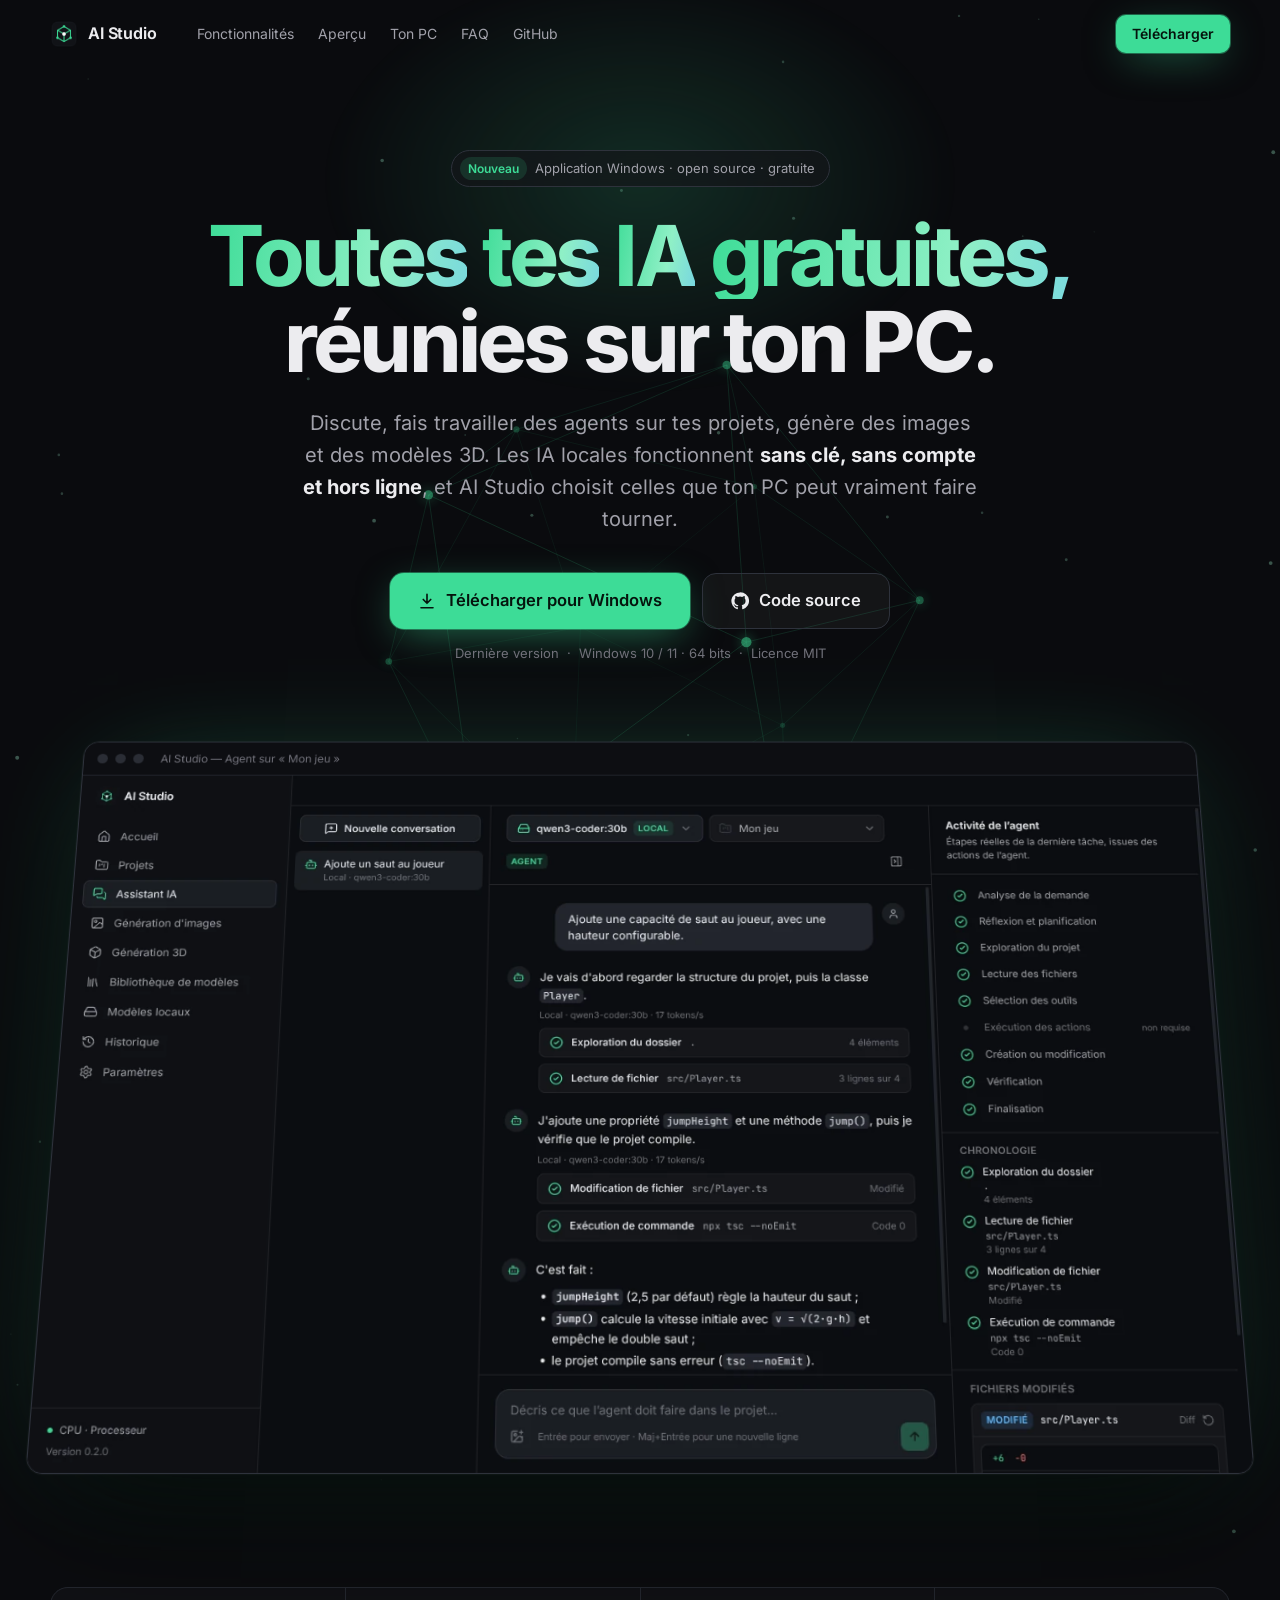
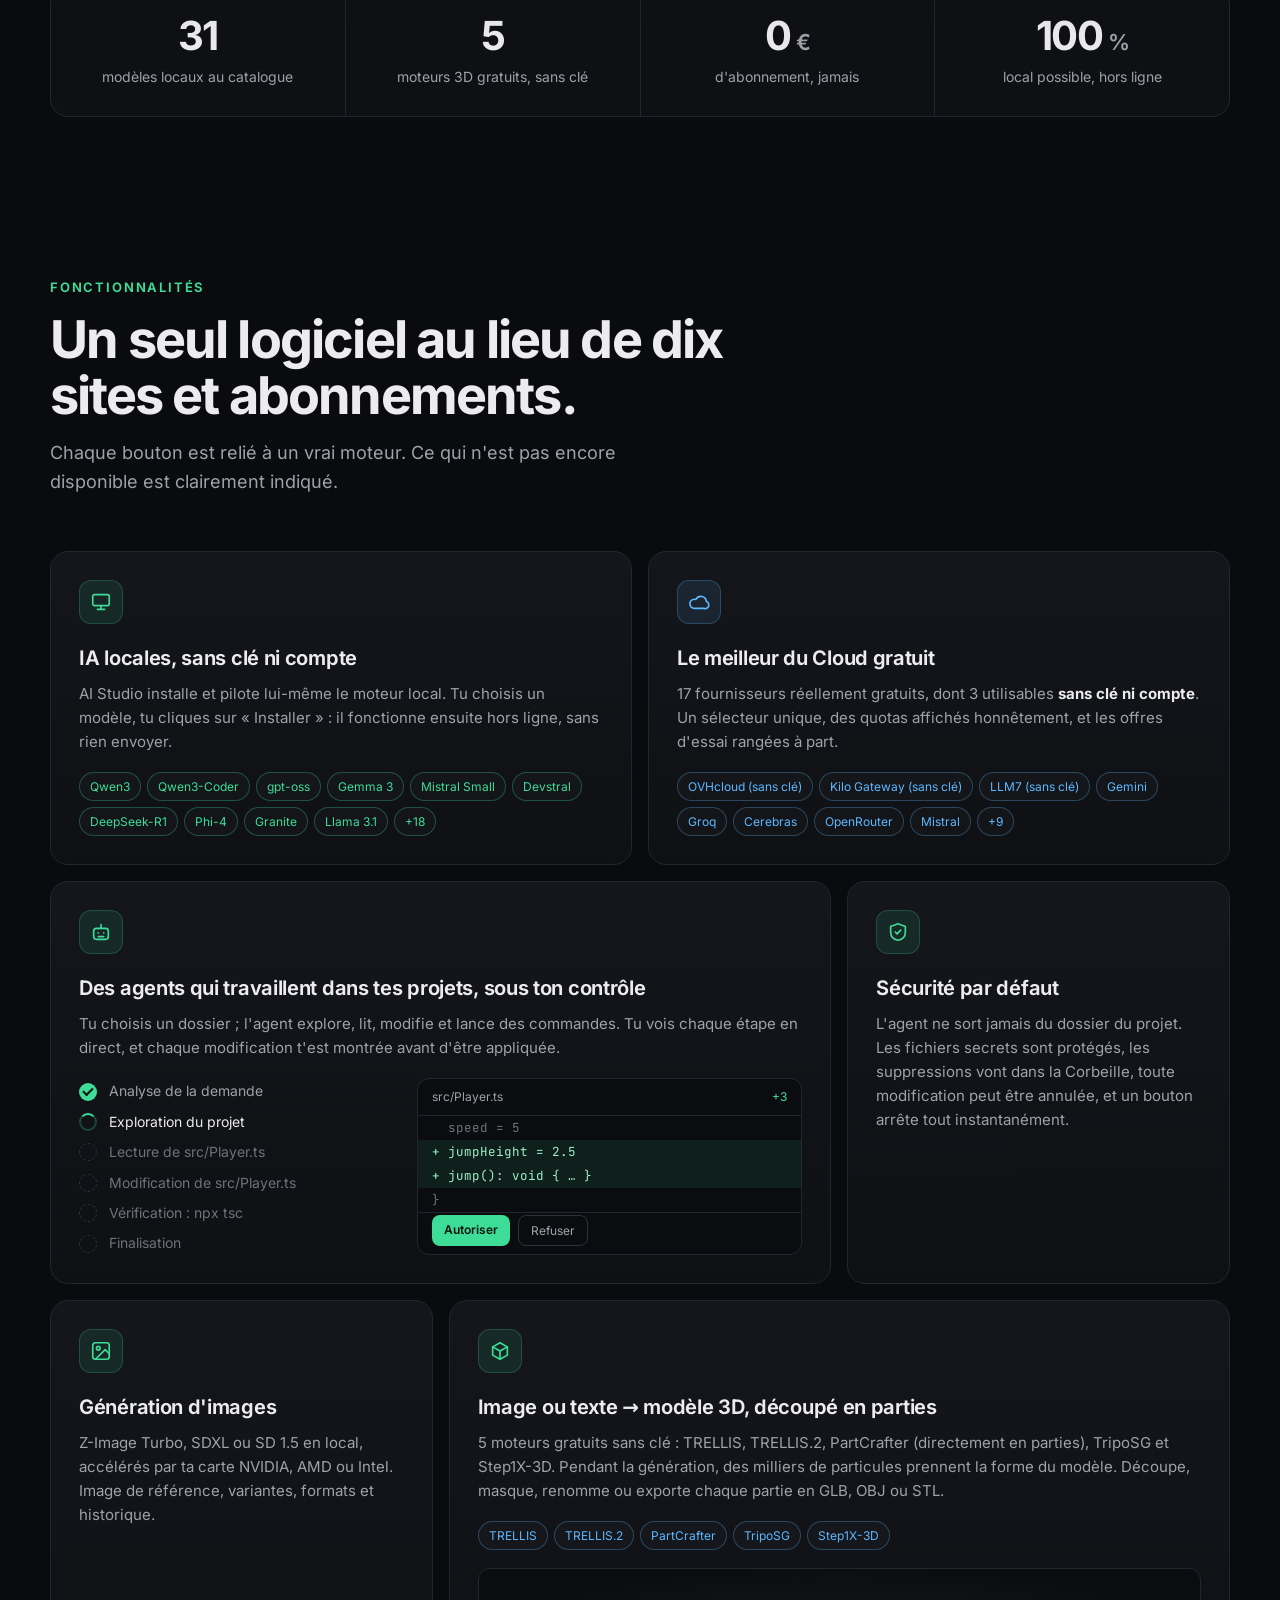
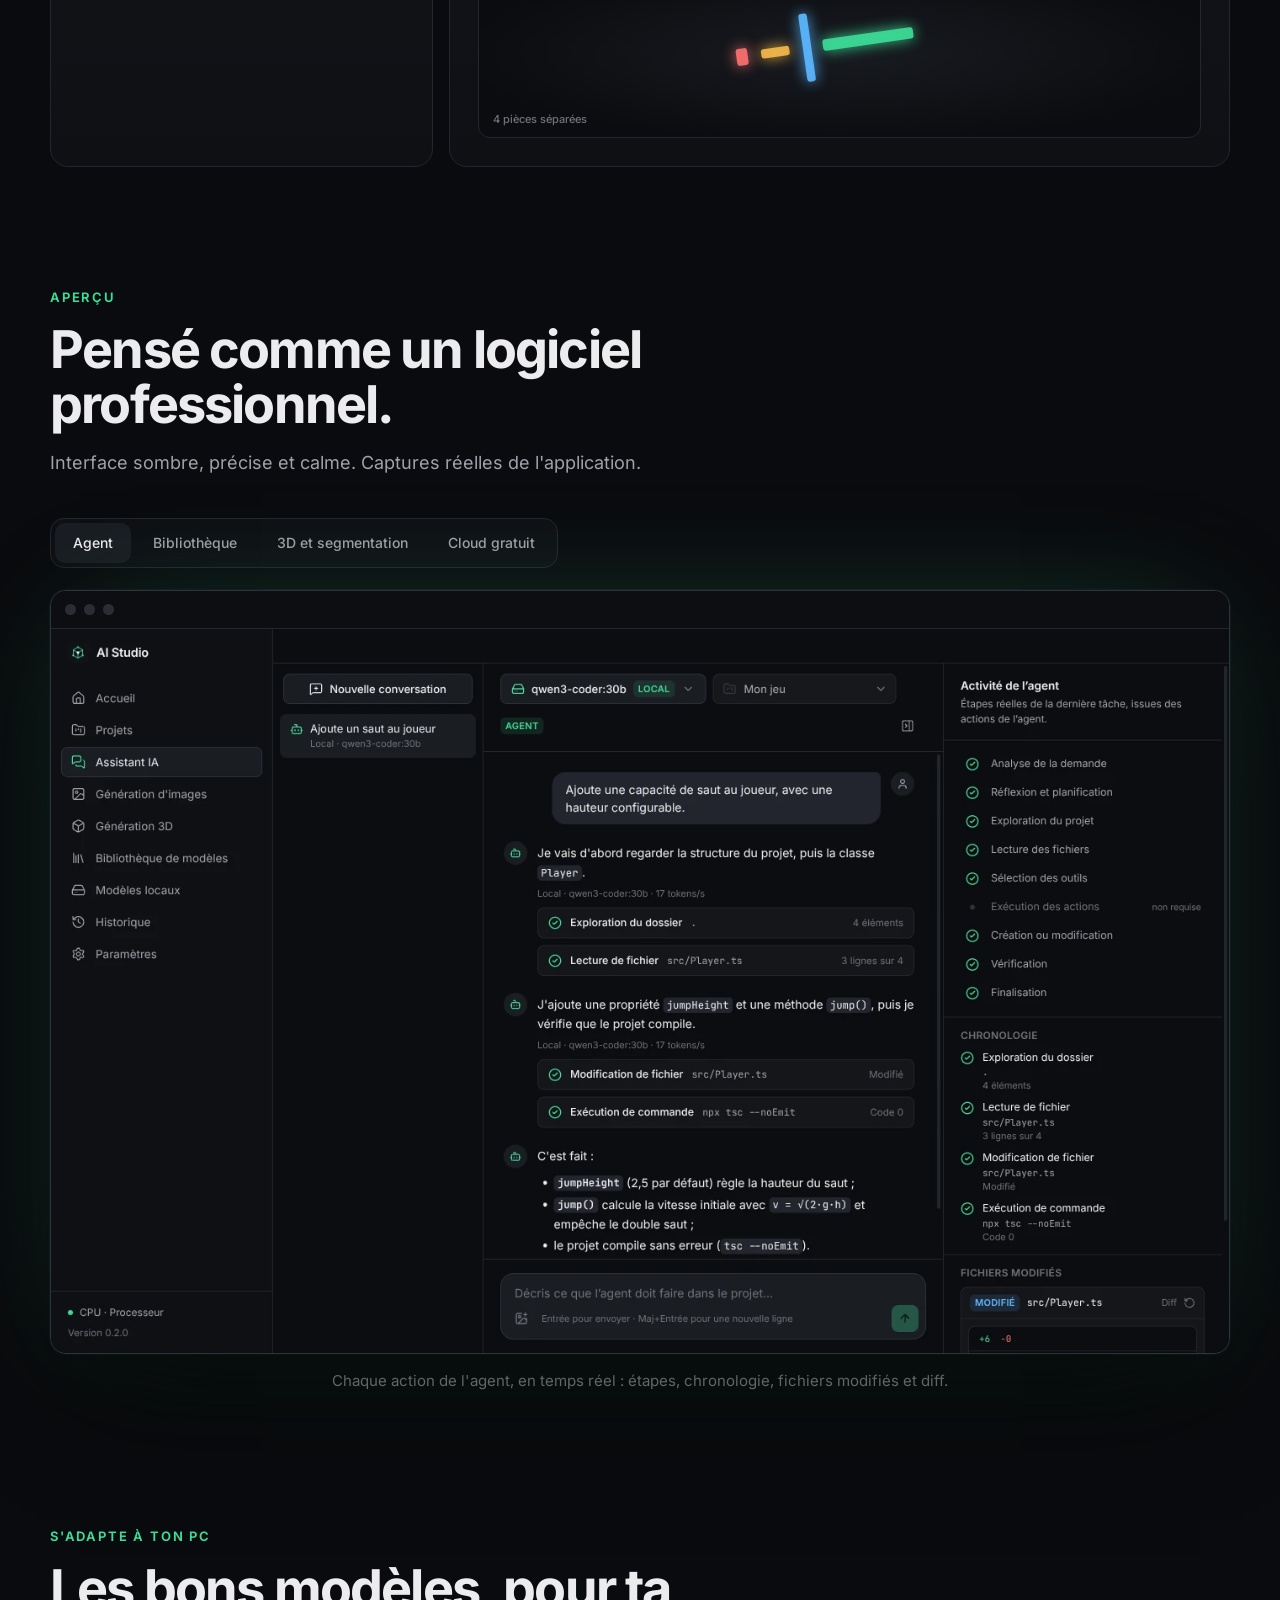
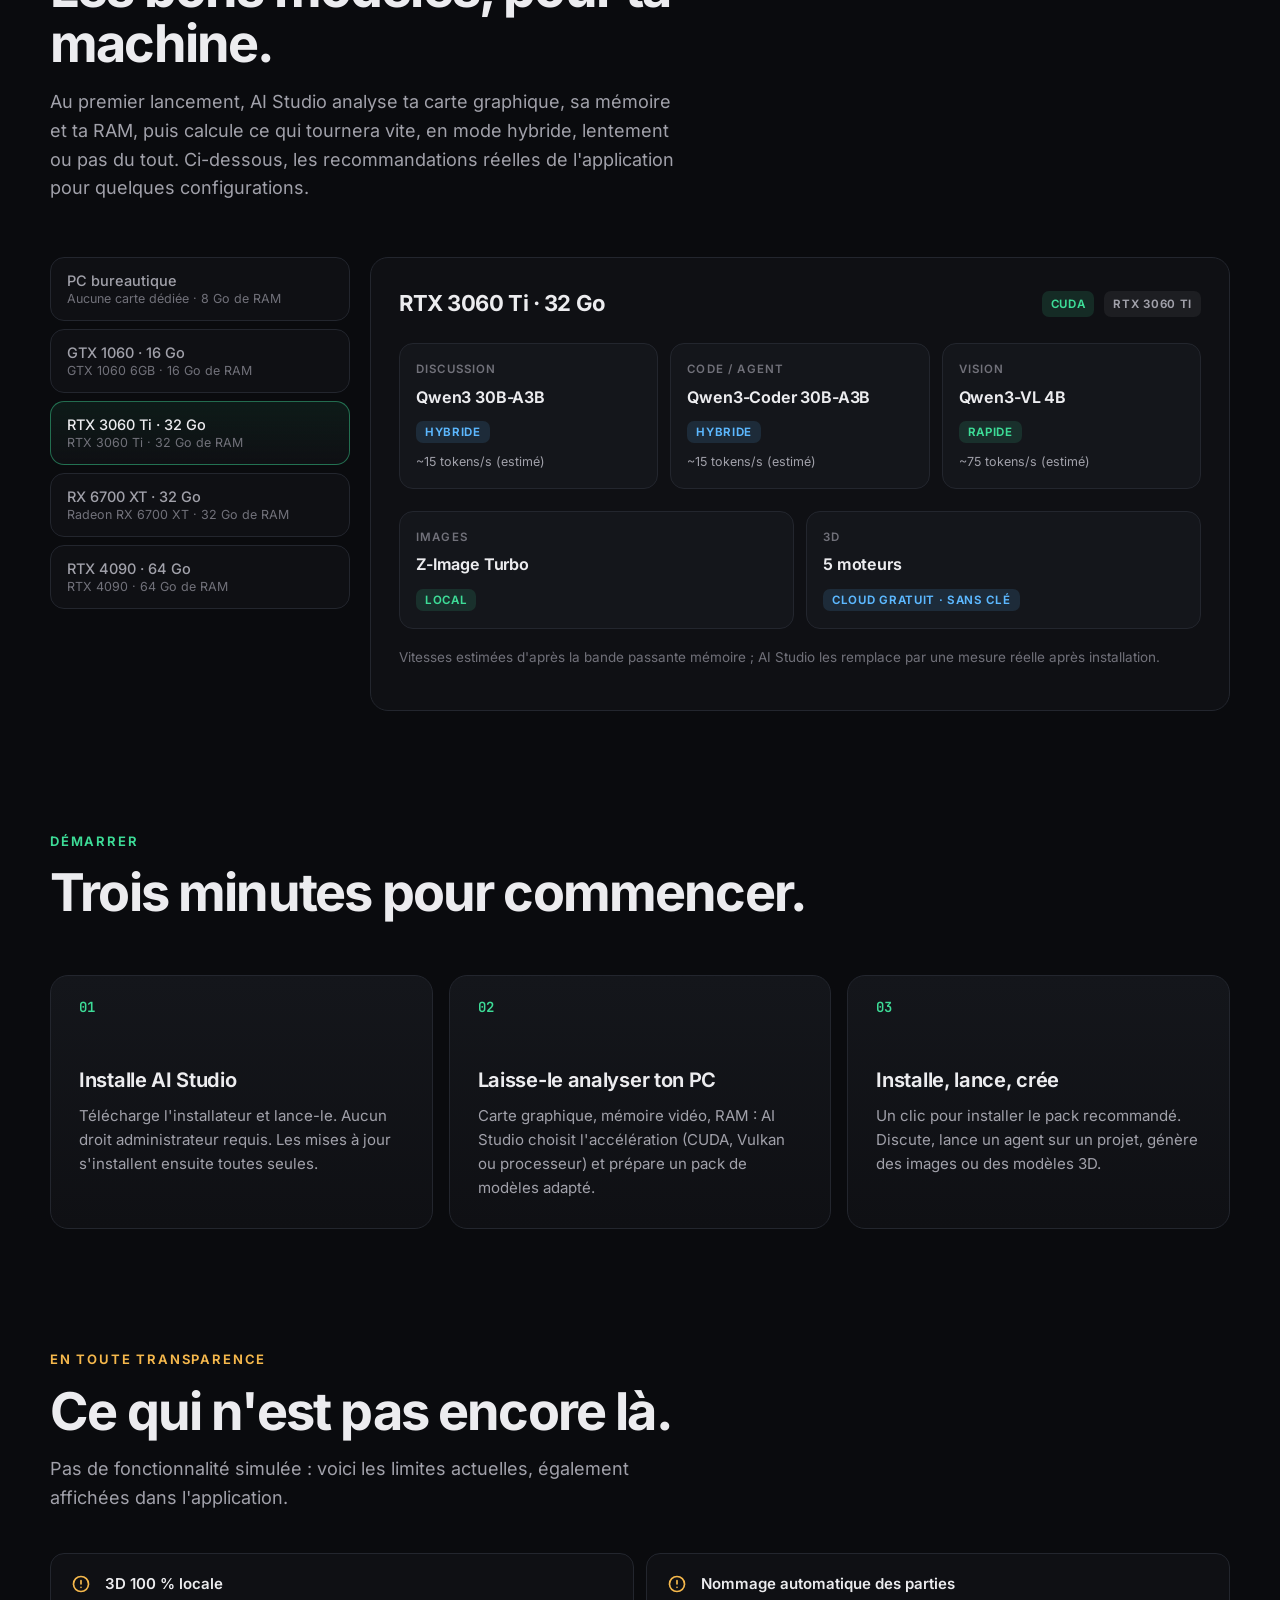
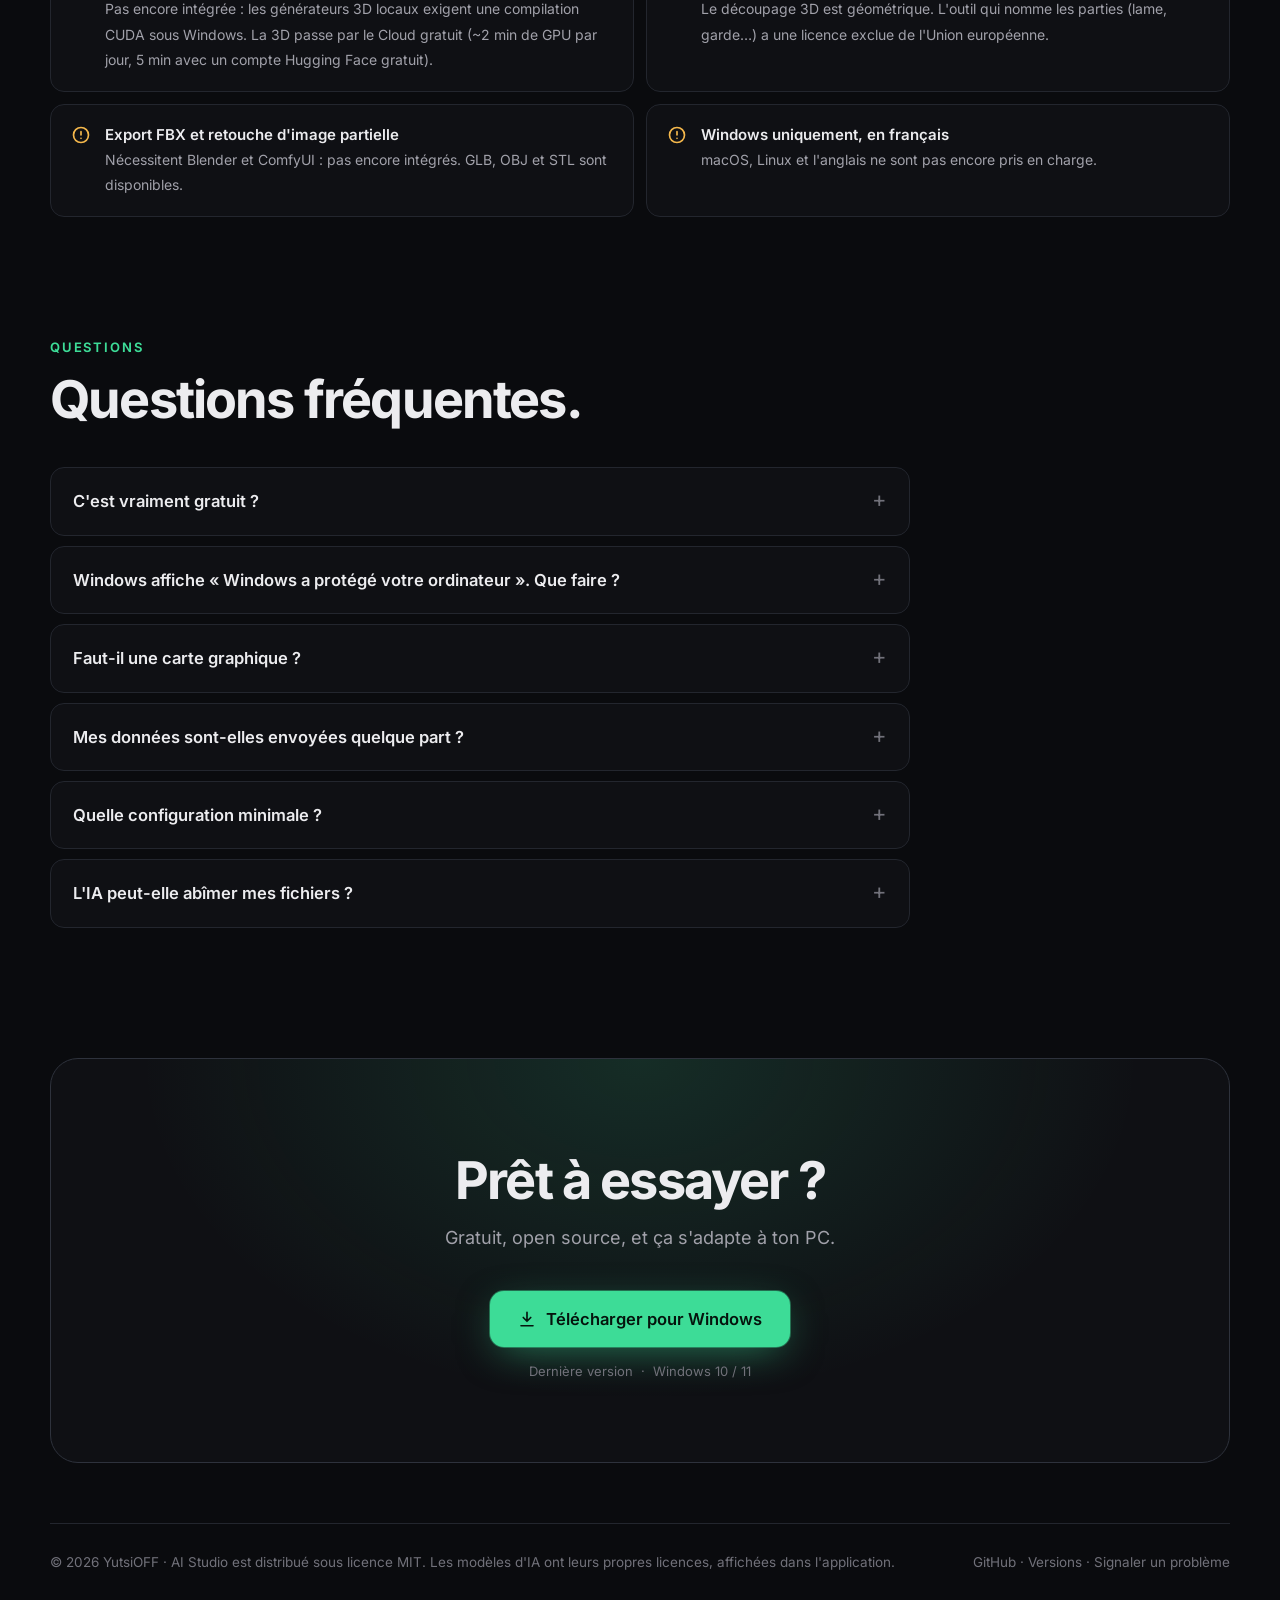
==== commit 2e83a678: "AI Studio : page mise à jour pour la v0.3.0 (5 moteurs 3D, IA sans clé, 31 modèles) Co-Authored-By: " ====
--- a/ai-studio/index.html
+++ b/ai-studio/index.html
@@ -264,8 +264,8 @@
     </div>
 
     <div class="stats">
-      <div class="stat reveal"><div class="n" data-count="17">0</div><div class="l">modèles locaux au catalogue</div></div>
-      <div class="stat reveal" style="--d:.08s"><div class="n" data-count="15">0</div><div class="l">fournisseurs Cloud gratuits</div></div>
+      <div class="stat reveal"><div class="n" data-count="31">0</div><div class="l">modèles locaux au catalogue</div></div>
+      <div class="stat reveal" style="--d:.08s"><div class="n" data-count="5">0</div><div class="l">moteurs 3D gratuits, sans clé</div></div>
       <div class="stat reveal" style="--d:.16s"><div class="n"><span data-count="0">0</span><small> €</small></div><div class="l">d'abonnement, jamais</div></div>
       <div class="stat reveal" style="--d:.24s"><div class="n"><span data-count="100">0</span><small> %</small></div><div class="l">local possible, hors ligne</div></div>
     </div>
@@ -284,13 +284,13 @@
         <div class="icon"><svg viewBox="0 0 24 24" fill="none" stroke="currentColor" stroke-width="1.8" stroke-linecap="round" stroke-linejoin="round"><rect x="3" y="4" width="18" height="12" rx="2"/><path d="M8 20h8M12 16v4"/></svg></div>
         <h3>IA locales, sans clé ni compte</h3>
         <p>AI Studio installe et pilote lui-même le moteur local. Tu choisis un modèle, tu cliques sur « Installer » : il fonctionne ensuite hors ligne, sans rien envoyer.</p>
-        <div class="tags"><span class="tag l">Qwen3</span><span class="tag l">Qwen3-Coder</span><span class="tag l">gpt-oss</span><span class="tag l">Gemma 3</span><span class="tag l">Mistral Small</span><span class="tag l">Devstral</span><span class="tag l">DeepSeek-R1</span></div>
+        <div class="tags"><span class="tag l">Qwen3</span><span class="tag l">Qwen3-Coder</span><span class="tag l">gpt-oss</span><span class="tag l">Gemma 3</span><span class="tag l">Mistral Small</span><span class="tag l">Devstral</span><span class="tag l">DeepSeek-R1</span><span class="tag l">Phi-4</span><span class="tag l">Granite</span><span class="tag l">Llama 3.1</span><span class="tag l">+18</span></div>
       </article>
       <article class="card c3 reveal" style="--d:.08s">
         <div class="icon cloud"><svg viewBox="0 0 24 24" fill="none" stroke="currentColor" stroke-width="1.8" stroke-linecap="round" stroke-linejoin="round"><path d="M17.5 19H7a5 5 0 1 1 1.6-9.74A6 6 0 0 1 20 11.5a3.75 3.75 0 0 1-2.5 7.5Z"/></svg></div>
         <h3>Le meilleur du Cloud gratuit</h3>
-        <p>15 fournisseurs réellement gratuits, un sélecteur unique, et des quotas affichés honnêtement. Les offres d'essai sont rangées à part, jamais présentées comme gratuites.</p>
-        <div class="tags"><span class="tag c">OVHcloud (sans clé)</span><span class="tag c">Gemini</span><span class="tag c">Groq</span><span class="tag c">Cerebras</span><span class="tag c">OpenRouter</span><span class="tag c">Mistral</span><span class="tag c">NVIDIA NIM</span><span class="tag c">+8</span></div>
+        <p>17 fournisseurs réellement gratuits, dont 3 utilisables <strong style="color:var(--fg)">sans clé ni compte</strong>. Un sélecteur unique, des quotas affichés honnêtement, et les offres d'essai rangées à part.</p>
+        <div class="tags"><span class="tag c">OVHcloud (sans clé)</span><span class="tag c">Kilo Gateway (sans clé)</span><span class="tag c">LLM7 (sans clé)</span><span class="tag c">Gemini</span><span class="tag c">Groq</span><span class="tag c">Cerebras</span><span class="tag c">OpenRouter</span><span class="tag c">Mistral</span><span class="tag c">+9</span></div>
       </article>
 
       <article class="card c4 reveal">
@@ -323,7 +323,8 @@
       <article class="card c4 reveal" style="--d:.08s">
         <div class="icon"><svg viewBox="0 0 24 24" fill="none" stroke="currentColor" stroke-width="1.8" stroke-linecap="round" stroke-linejoin="round"><path d="m12 3 8 4.5v9L12 21l-8-4.5v-9L12 3Z"/><path d="m12 12 8-4.5M12 12v9M12 12 4 7.5"/></svg></div>
         <h3>Image ou texte → modèle 3D, découpé en parties</h3>
-        <p>TRELLIS génère un modèle texturé via le Cloud gratuit, sur n'importe quel PC. Puis découpe-le en pièces, masque, renomme, supprime ou exporte chaque partie en GLB, OBJ ou STL.</p>
+        <p>5 moteurs gratuits sans clé : TRELLIS, TRELLIS.2, PartCrafter (directement en parties), TripoSG et Step1X-3D. Pendant la génération, des milliers de particules prennent la forme du modèle. Découpe, masque, renomme ou exporte chaque partie en GLB, OBJ ou STL.</p>
+        <div class="tags"><span class="tag c">TRELLIS</span><span class="tag c">TRELLIS.2</span><span class="tag c">PartCrafter</span><span class="tag c">TripoSG</span><span class="tag c">Step1X-3D</span></div>
         <div class="seg"><canvas id="seg" aria-hidden="true"></canvas></div>
       </article>
     </div>
@@ -529,7 +530,7 @@
   // --- Profils de PC (recommandations calculées par le moteur de l'application) ---
   const FIT = { fast: ['Rapide', 'g'], hybrid: ['Hybride', 'b'], slow: ['Lent', 'y'] }
   const USE = { chat: 'Discussion', code: 'Code / Agent', vision: 'Vision' }
-  const PROFILES = [{"id": "office", "label": "PC bureautique", "gpu": "Aucune carte dédiée", "ram": 8, "accel": "cpu", "recs": [{"use": "chat", "name": "Qwen3 4B", "fit": "slow", "tps": 9}, {"use": "code", "name": "Qwen3 4B", "fit": "slow", "tps": 9}, {"use": "vision", "name": null}, {"use": "docs", "name": "Qwen3 4B", "fit": "slow", "tps": 9}], "image": "Stable Diffusion 1.5"}, {"id": "gtx1060", "label": "GTX 1060 · 16 Go", "gpu": "GTX 1060 6GB", "ram": 16, "accel": "cuda", "recs": [{"use": "chat", "name": "Qwen3 4B", "fit": "fast", "tps": 42}, {"use": "code", "name": "Qwen3 4B", "fit": "fast", "tps": 42}, {"use": "vision", "name": "Gemma 3 4B", "fit": "fast", "tps": 32}, {"use": "docs", "name": "Qwen3 4B", "fit": "fast", "tps": 42}], "image": "Z-Image Turbo"}, {"id": "rtx3060ti", "label": "RTX 3060 Ti · 32 Go", "gpu": "RTX 3060 Ti", "ram": 32, "accel": "cuda", "recs": [{"use": "chat", "name": "Qwen3 8B", "fit": "fast", "tps": 47}, {"use": "code", "name": "Qwen3-Coder 30B-A3B", "fit": "hybrid", "tps": 15}, {"use": "vision", "name": "Gemma 3 4B", "fit": "fast", "tps": 75}, {"use": "docs", "name": "Qwen3 8B", "fit": "fast", "tps": 47}], "image": "Z-Image Turbo"}, {"id": "rx6700", "label": "RX 6700 XT · 32 Go", "gpu": "Radeon RX 6700 XT", "ram": 32, "accel": "vulkan", "recs": [{"use": "chat", "name": "Qwen3 14B", "fit": "fast", "tps": 23}, {"use": "code", "name": "Qwen3 14B", "fit": "fast", "tps": 23}, {"use": "vision", "name": "Qwen3-VL 8B", "fit": "fast", "tps": 35}, {"use": "docs", "name": "Qwen3 14B", "fit": "fast", "tps": 23}], "image": "Z-Image Turbo"}, {"id": "rtx4090", "label": "RTX 4090 · 64 Go", "gpu": "RTX 4090", "ram": 64, "accel": "cuda", "recs": [{"use": "chat", "name": "Qwen3 30B-A3B", "fit": "fast", "tps": 270}, {"use": "code", "name": "Qwen3-Coder 30B-A3B", "fit": "fast", "tps": 270}, {"use": "vision", "name": "Gemma 3 27B", "fit": "fast", "tps": 33}, {"use": "docs", "name": "Qwen3 30B-A3B", "fit": "fast", "tps": 270}], "image": "Z-Image Turbo"}]
+  const PROFILES = [{"id": "office", "label": "PC bureautique", "gpu": "Aucune carte dédiée", "ram": 8, "accel": "cpu", "recs": [{"use": "chat", "name": "Qwen3 4B", "fit": "slow", "tps": 9}, {"use": "code", "name": "Qwen3 4B", "fit": "slow", "tps": 9}, {"use": "vision", "name": null}, {"use": "docs", "name": "Qwen3 4B", "fit": "slow", "tps": 9}], "image": "Stable Diffusion 1.5"}, {"id": "gtx1060", "label": "GTX 1060 · 16 Go", "gpu": "GTX 1060 6GB", "ram": 16, "accel": "cuda", "recs": [{"use": "chat", "name": "Qwen3 4B", "fit": "fast", "tps": 42}, {"use": "code", "name": "Qwen2.5-Coder 7B", "fit": "hybrid", "tps": 15}, {"use": "vision", "name": "Qwen3-VL 4B", "fit": "fast", "tps": 32}, {"use": "docs", "name": "Granite 3.3 8B", "fit": "hybrid", "tps": 13}], "image": "Z-Image Turbo"}, {"id": "rtx3060ti", "label": "RTX 3060 Ti · 32 Go", "gpu": "RTX 3060 Ti", "ram": 32, "accel": "cuda", "recs": [{"use": "chat", "name": "Qwen3 30B-A3B", "fit": "hybrid", "tps": 15}, {"use": "code", "name": "Qwen3-Coder 30B-A3B", "fit": "hybrid", "tps": 15}, {"use": "vision", "name": "Qwen3-VL 4B", "fit": "fast", "tps": 75}, {"use": "docs", "name": "Qwen3 30B-A3B", "fit": "hybrid", "tps": 15}], "image": "Z-Image Turbo"}, {"id": "rx6700", "label": "RX 6700 XT · 32 Go", "gpu": "Radeon RX 6700 XT", "ram": 32, "accel": "vulkan", "recs": [{"use": "chat", "name": "Qwen3 14B", "fit": "fast", "tps": 23}, {"use": "code", "name": "Qwen2.5-Coder 14B", "fit": "fast", "tps": 23}, {"use": "vision", "name": "Qwen3-VL 8B", "fit": "fast", "tps": 35}, {"use": "docs", "name": "Qwen3 14B", "fit": "fast", "tps": 23}], "image": "Z-Image Turbo"}, {"id": "rtx4090", "label": "RTX 4090 · 64 Go", "gpu": "RTX 4090", "ram": 64, "accel": "cuda", "recs": [{"use": "chat", "name": "Qwen3 32B", "fit": "fast", "tps": 28}, {"use": "code", "name": "Qwen3-Coder 30B-A3B", "fit": "fast", "tps": 270}, {"use": "vision", "name": "Gemma 3 27B", "fit": "fast", "tps": 33}, {"use": "docs", "name": "Qwen3 30B-A3B", "fit": "fast", "tps": 270}], "image": "Z-Image Turbo"}]
   const plist = document.getElementById('plist'), pd = document.getElementById('pdetail')
   const render = i => {
     const p = PROFILES[i]
@@ -540,7 +541,7 @@
       : `<div class="rec"><div class="u">${USE[r.use]}</div><div class="m" style="color:var(--muted)">Cloud gratuit</div><span class="badge b">Cloud</span><div class="s">Pas de modèle local adapté</div></div>`).join('')
     pd.innerHTML = `<div class="swap"><div class="phead"><h3>${p.label}</h3><span class="badge g">${accel}</span><span class="badge">${p.gpu}</span></div>
       <div class="recs">${recs}</div>
-      <div class="recs" style="grid-template-columns:1fr 1fr"><div class="rec"><div class="u">Images</div><div class="m">${p.image}</div><span class="badge g">Local</span></div><div class="rec"><div class="u">3D</div><div class="m">TRELLIS</div><span class="badge b">Cloud gratuit</span></div></div>
+      <div class="recs" style="grid-template-columns:1fr 1fr"><div class="rec"><div class="u">Images</div><div class="m">${p.image}</div><span class="badge g">Local</span></div><div class="rec"><div class="u">3D</div><div class="m">5 moteurs</div><span class="badge b">Cloud gratuit · sans clé</span></div></div>
       <p class="pnote">Vitesses estimées d'après la bande passante mémoire ; AI Studio les remplace par une mesure réelle après installation.</p></div>`
   }
   PROFILES.forEach((p, i) => { const b = document.createElement('button'); b.innerHTML = `${p.label}<small>${p.gpu} · ${p.ram} Go de RAM</small>`; b.onclick = () => render(i); plist.appendChild(b) })
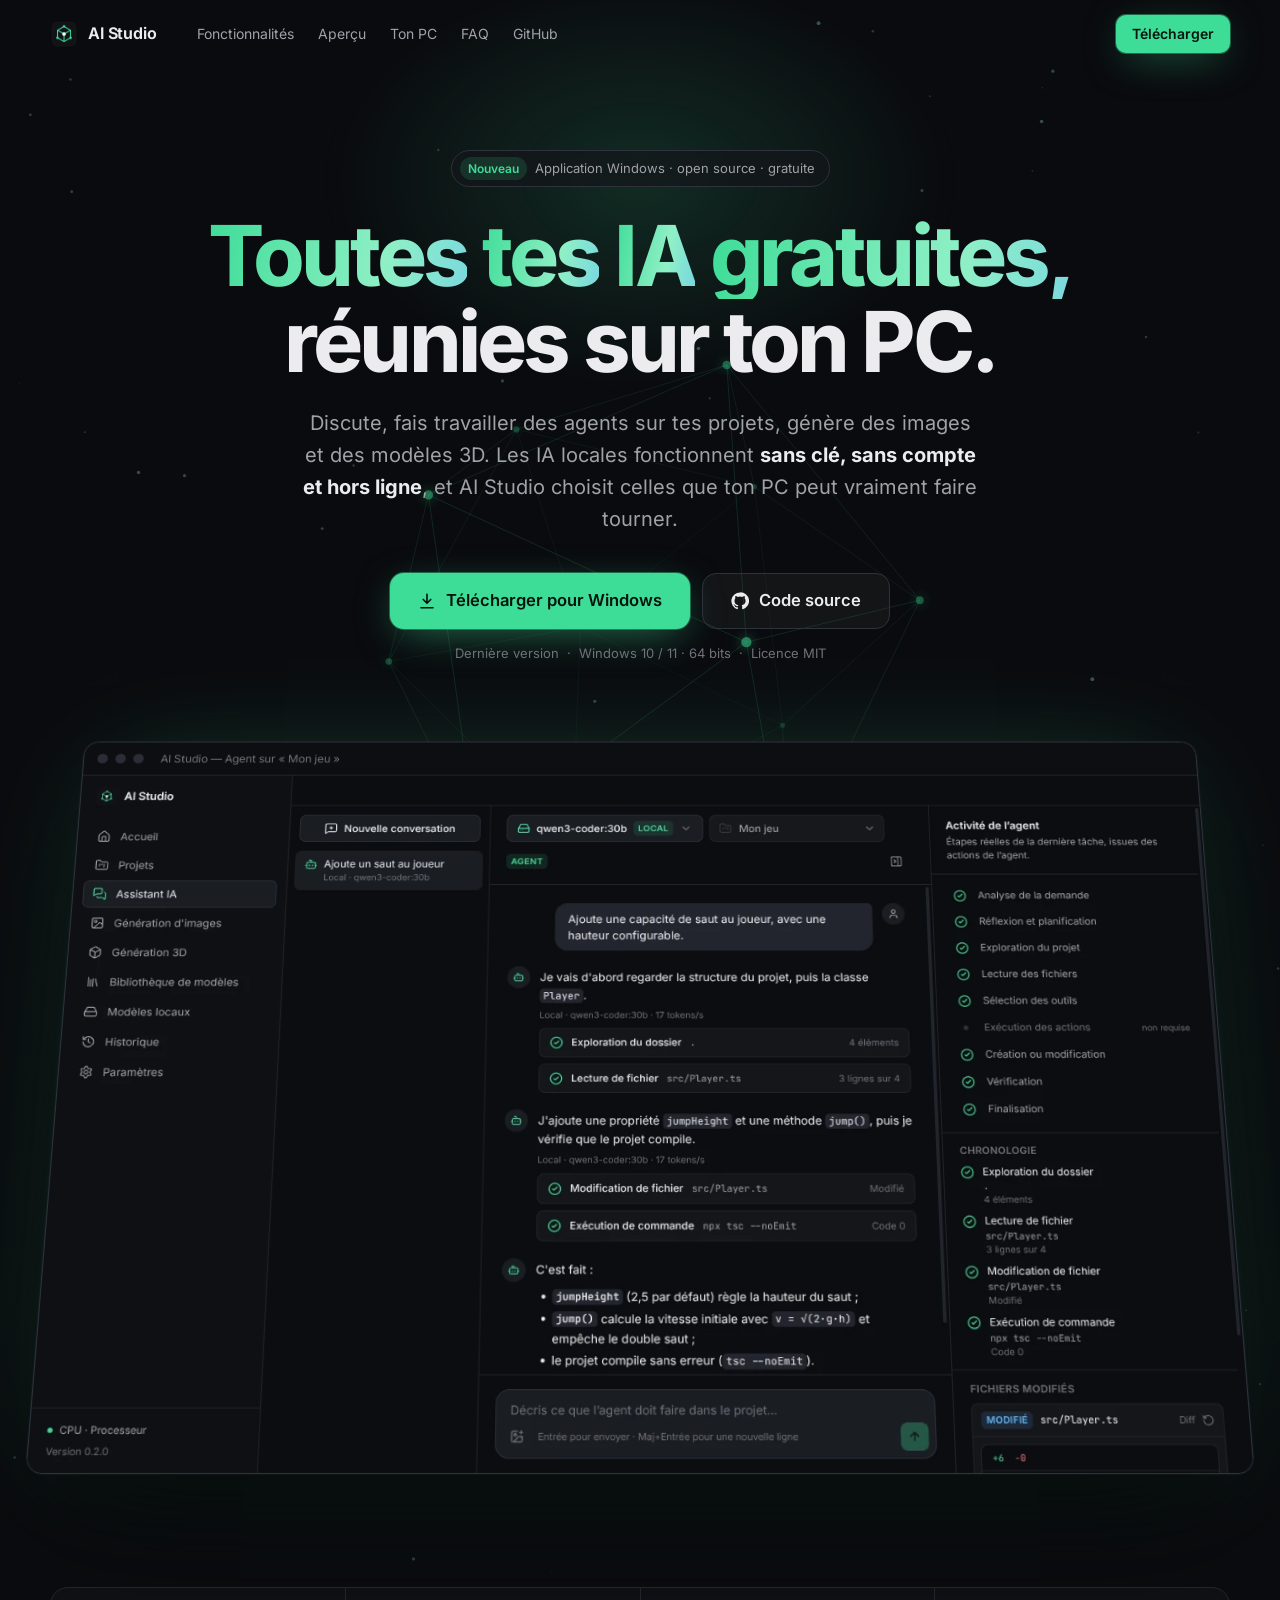
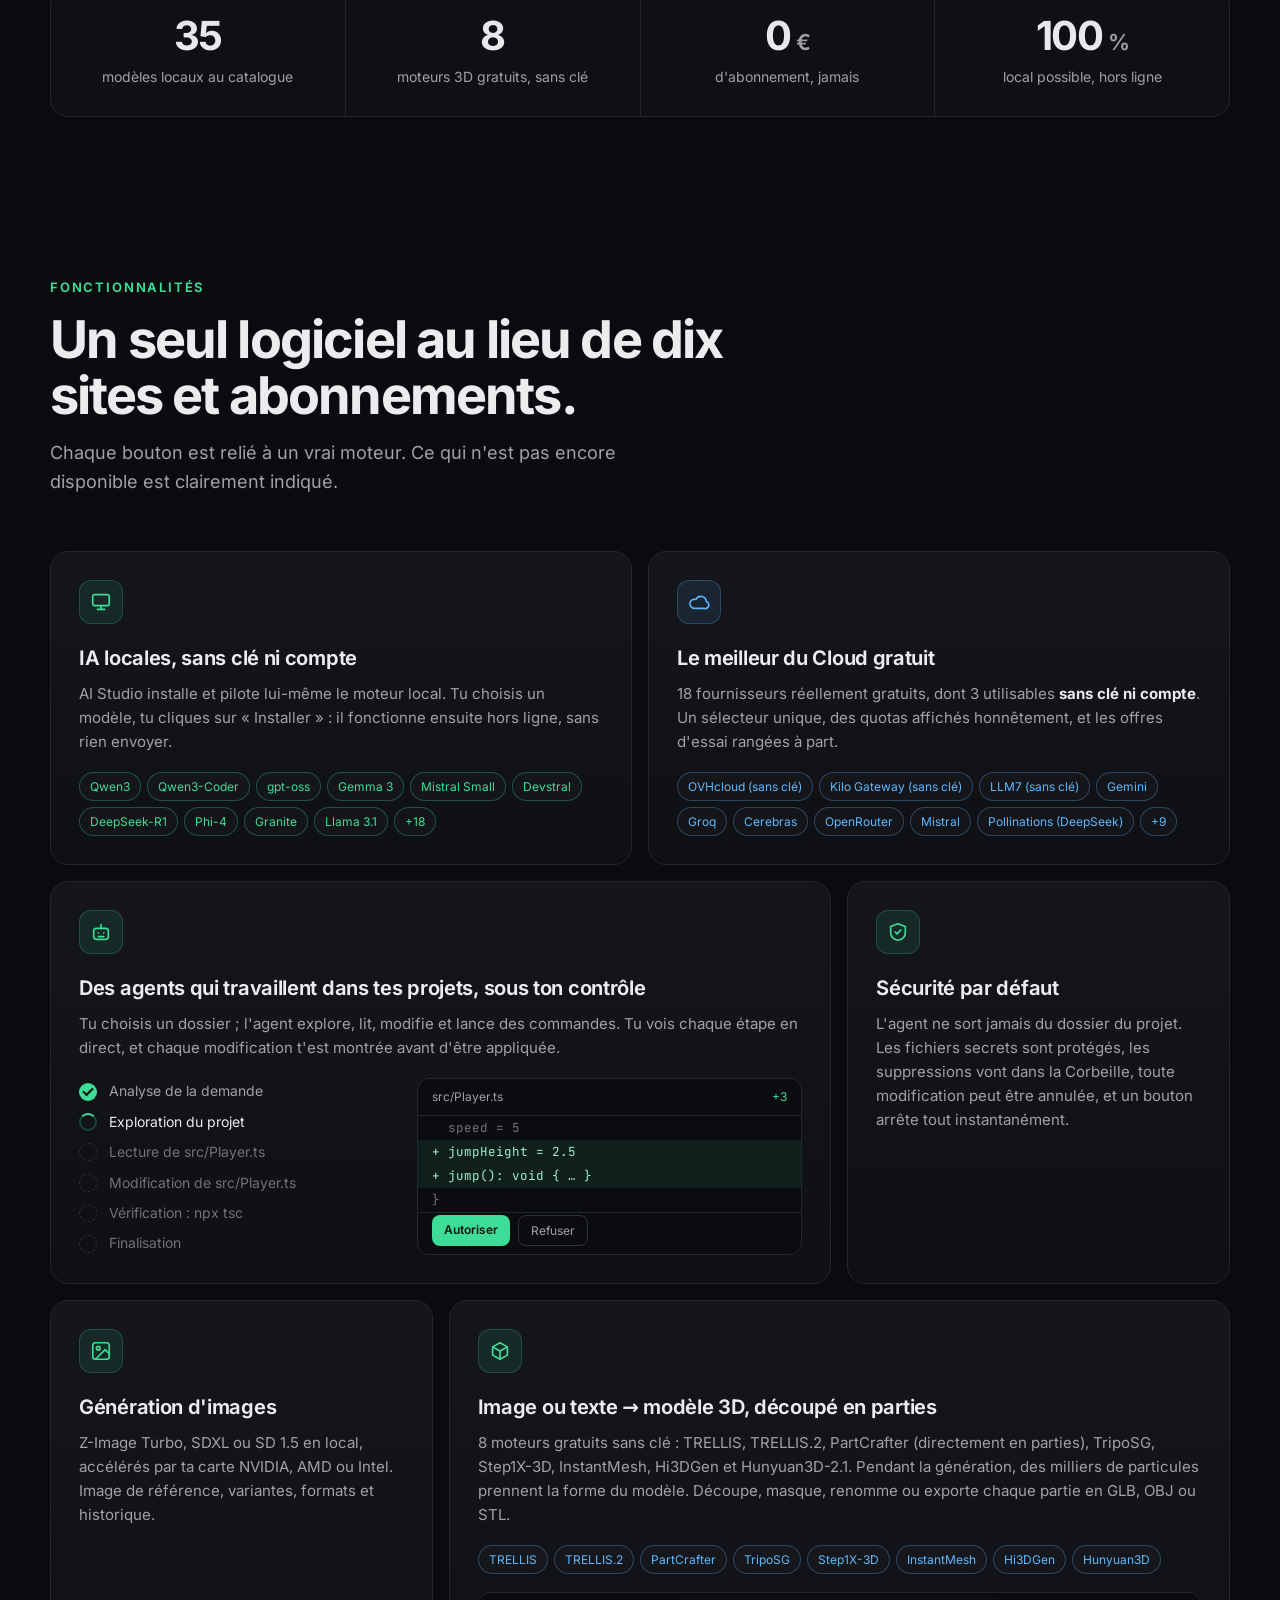
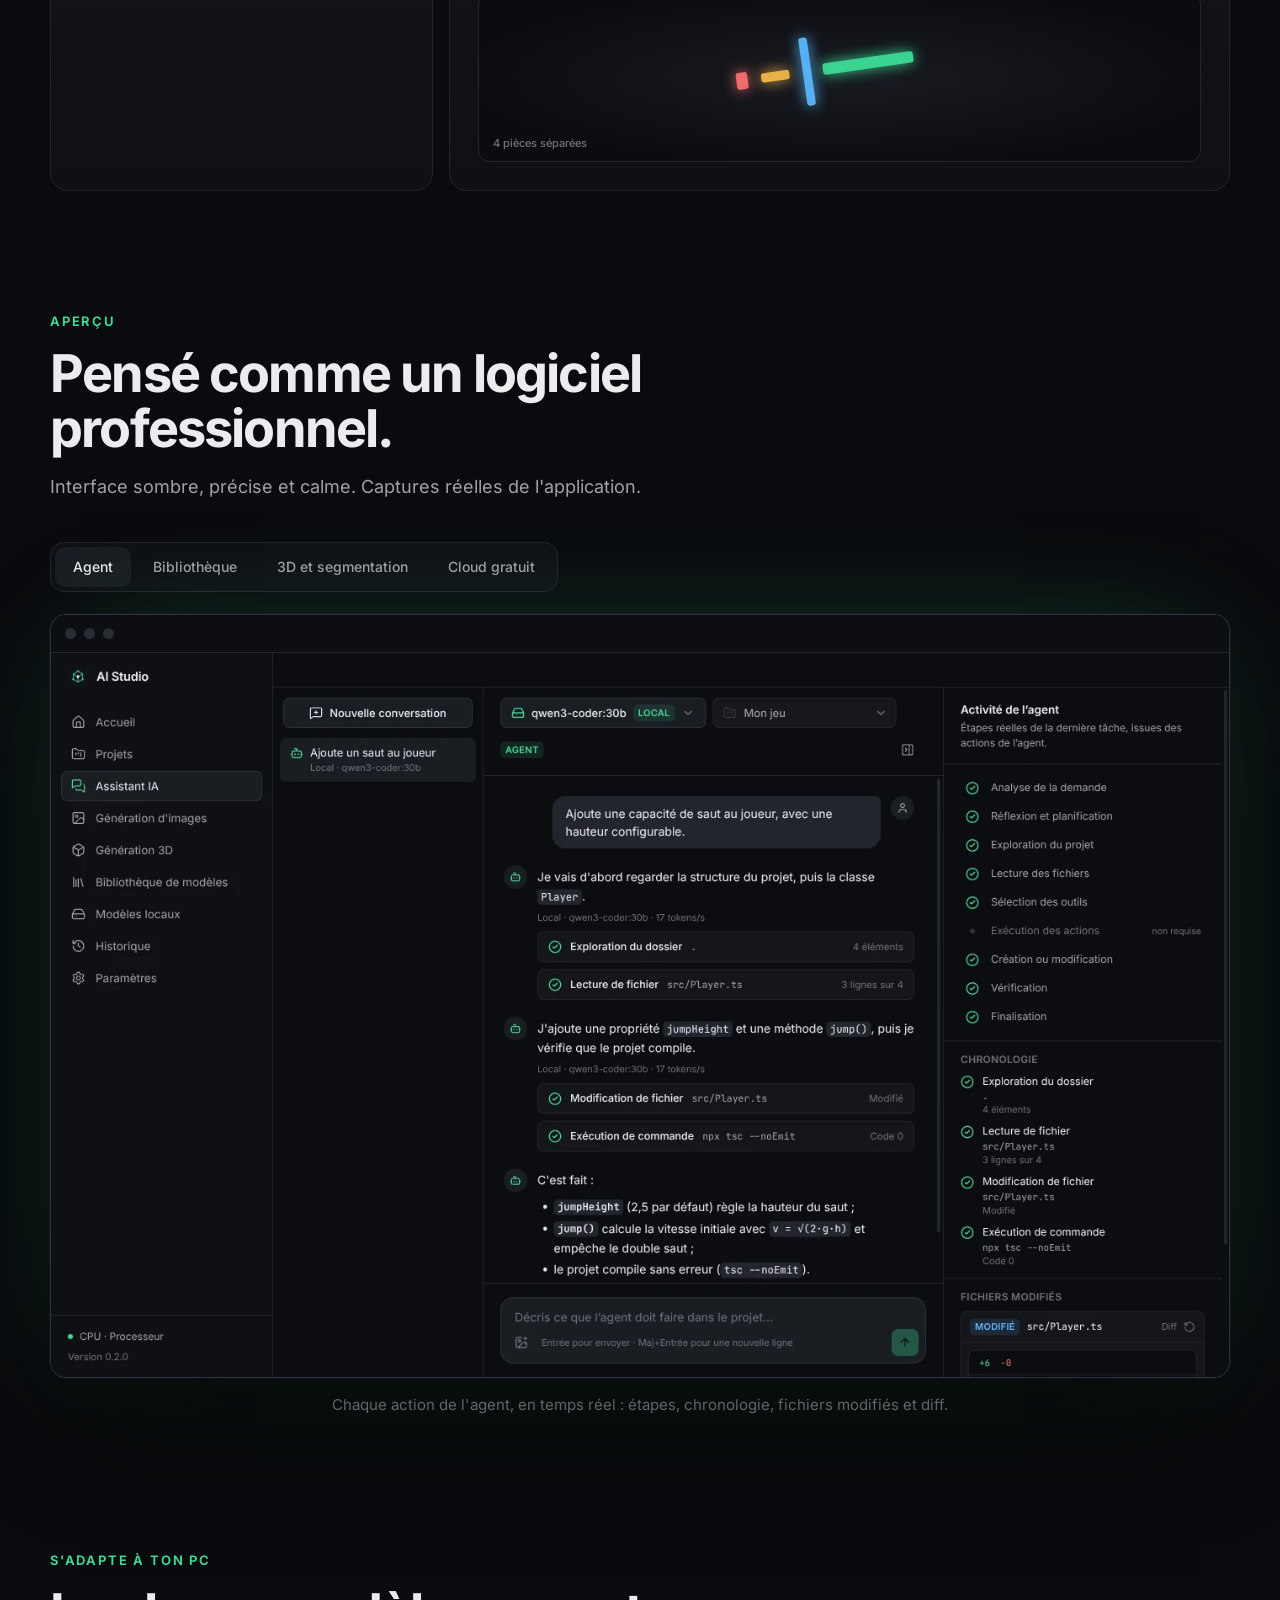
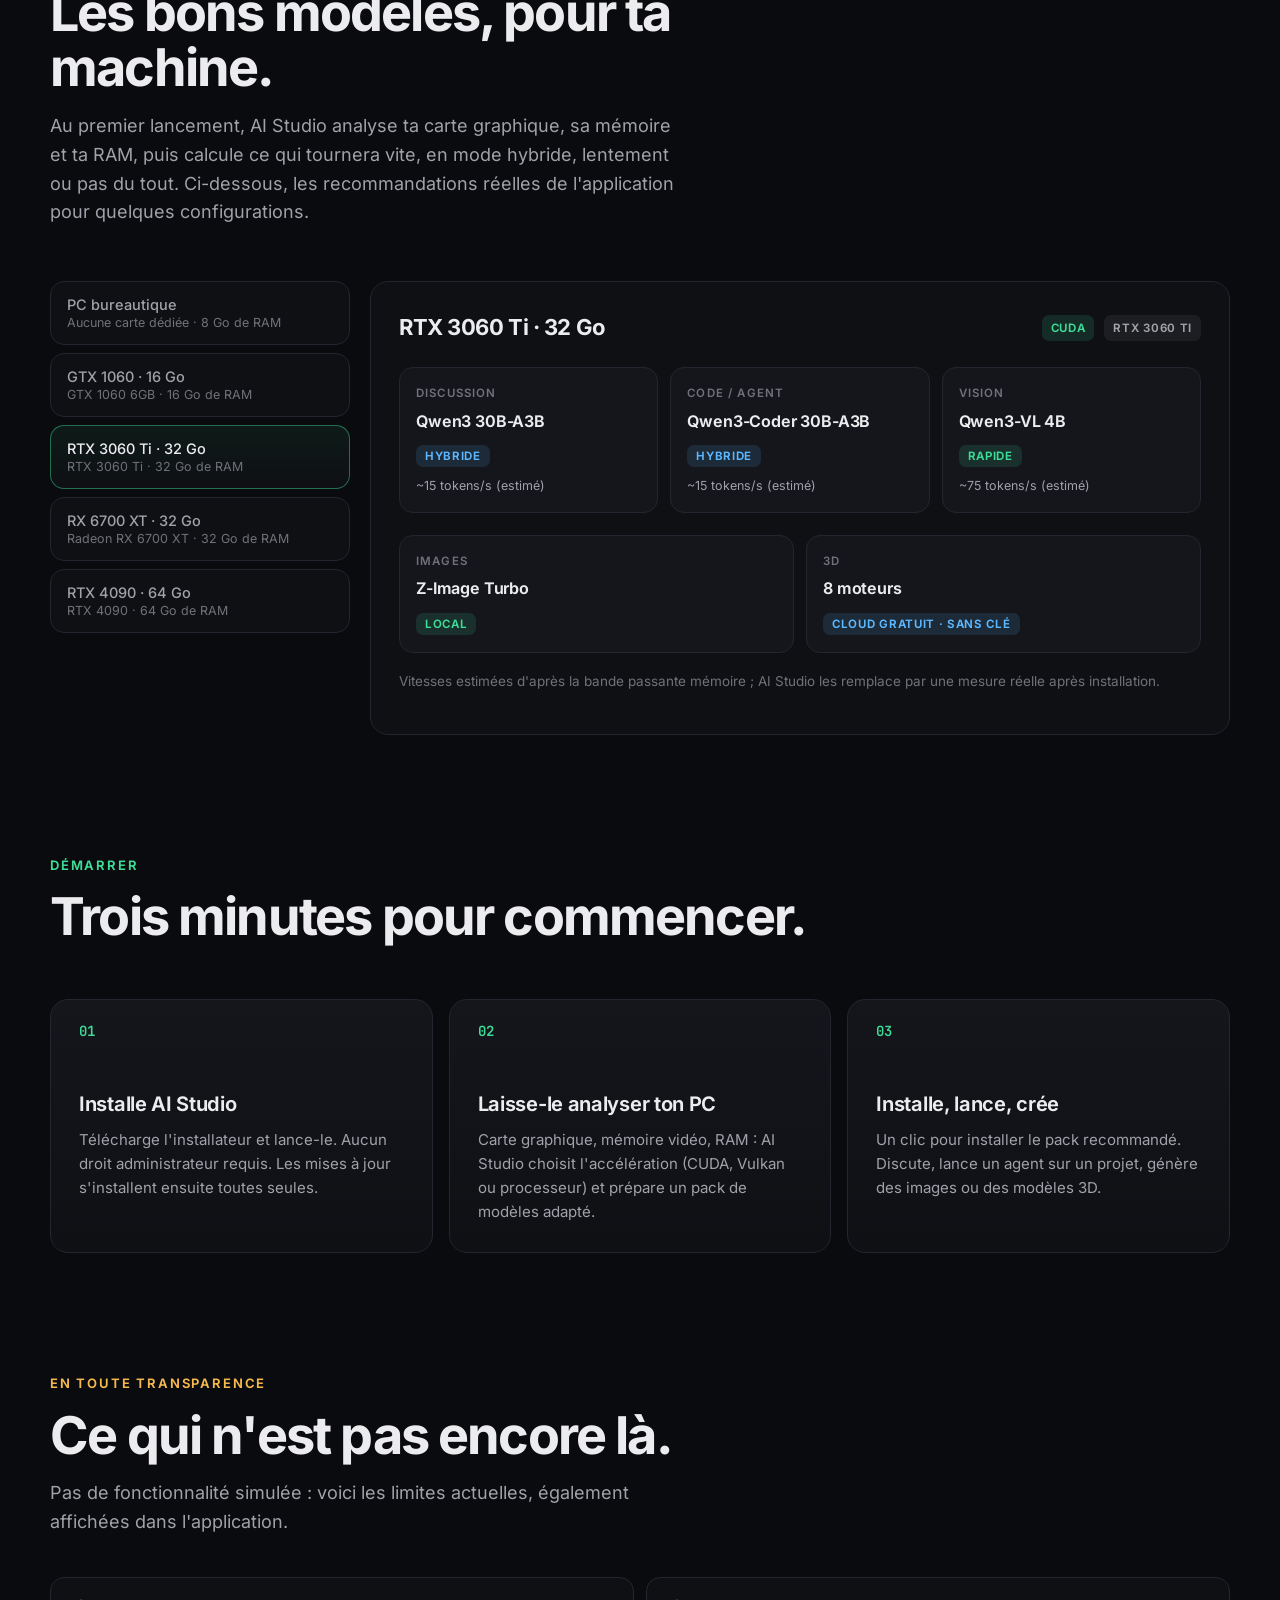
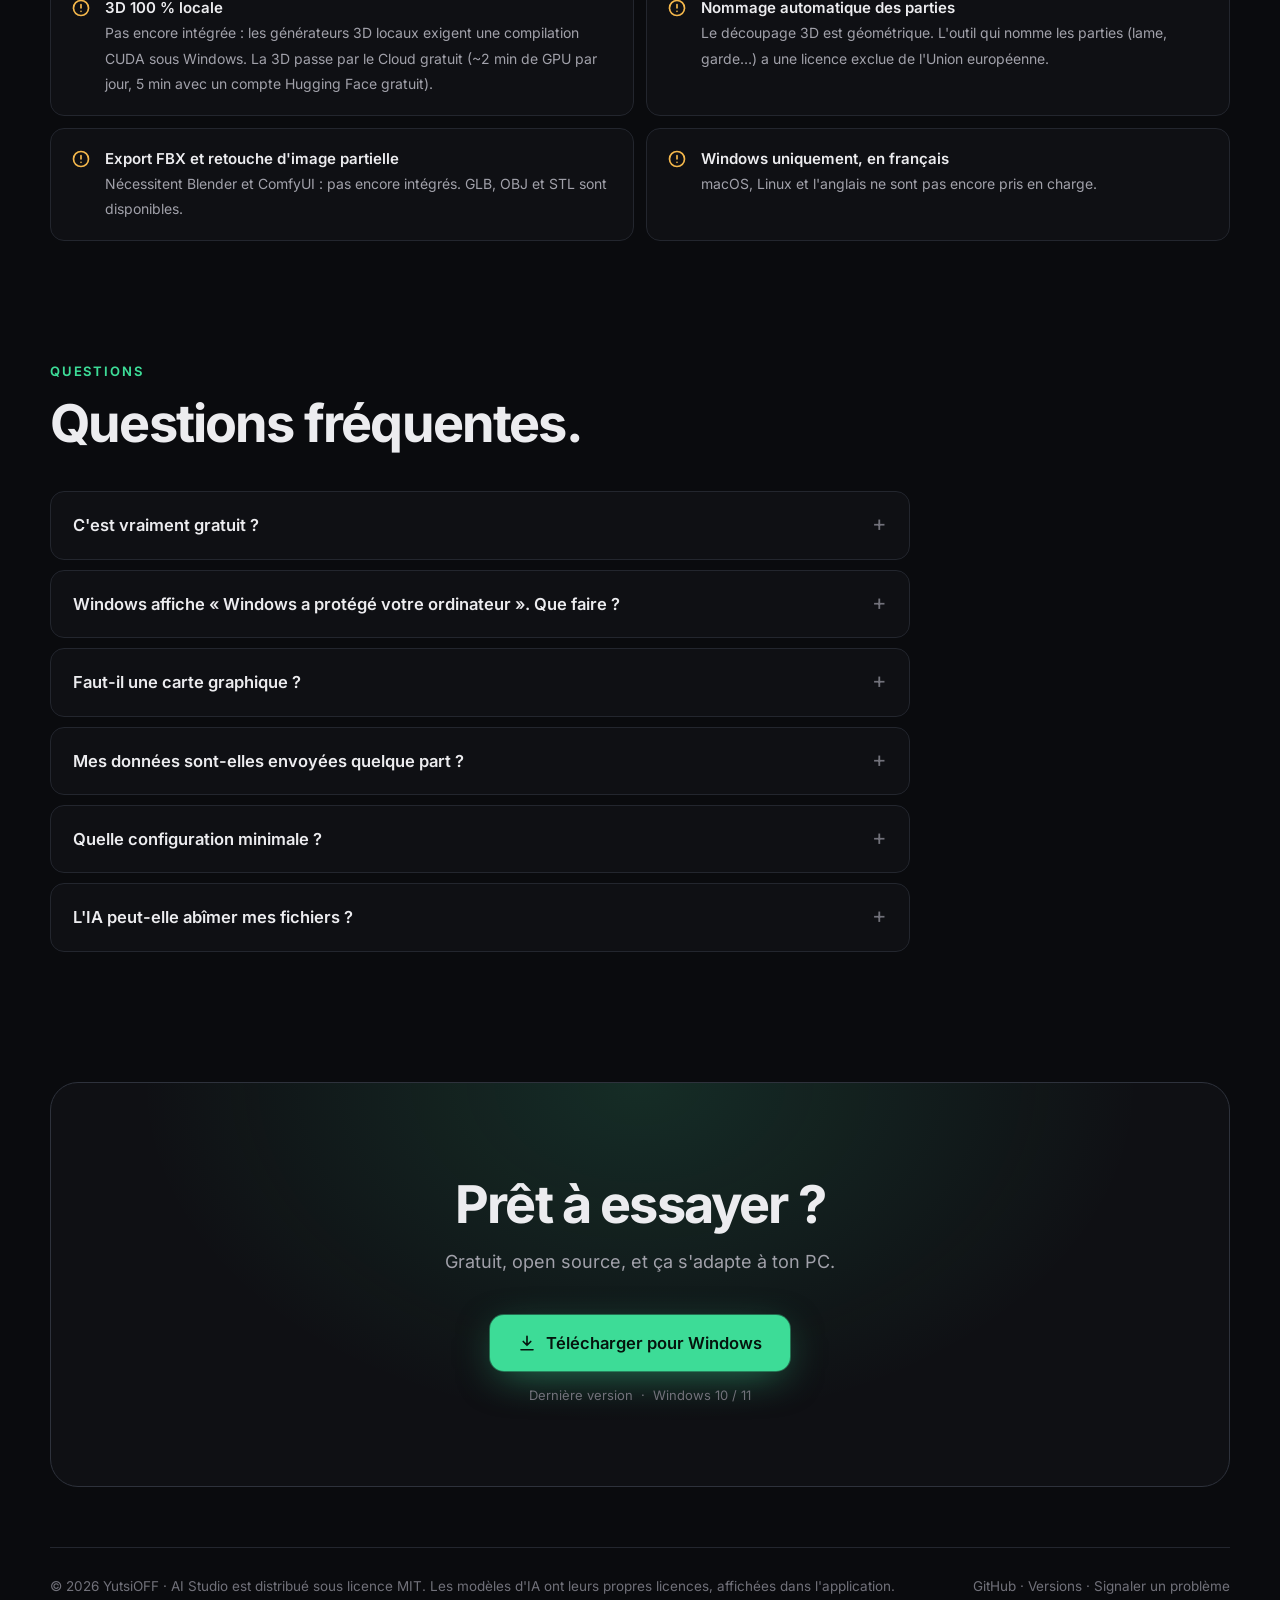
==== commit df542eb8: "AI Studio : page mise à jour pour la v0.4.0 (8 moteurs 3D, DeepSeek) Co-Authored-By: Claude Opus 5.5" ====
--- a/ai-studio/index.html
+++ b/ai-studio/index.html
@@ -264,8 +264,8 @@
     </div>
 
     <div class="stats">
-      <div class="stat reveal"><div class="n" data-count="31">0</div><div class="l">modèles locaux au catalogue</div></div>
-      <div class="stat reveal" style="--d:.08s"><div class="n" data-count="5">0</div><div class="l">moteurs 3D gratuits, sans clé</div></div>
+      <div class="stat reveal"><div class="n" data-count="35">0</div><div class="l">modèles locaux au catalogue</div></div>
+      <div class="stat reveal" style="--d:.08s"><div class="n" data-count="8">0</div><div class="l">moteurs 3D gratuits, sans clé</div></div>
       <div class="stat reveal" style="--d:.16s"><div class="n"><span data-count="0">0</span><small> €</small></div><div class="l">d'abonnement, jamais</div></div>
       <div class="stat reveal" style="--d:.24s"><div class="n"><span data-count="100">0</span><small> %</small></div><div class="l">local possible, hors ligne</div></div>
     </div>
@@ -289,8 +289,8 @@
       <article class="card c3 reveal" style="--d:.08s">
         <div class="icon cloud"><svg viewBox="0 0 24 24" fill="none" stroke="currentColor" stroke-width="1.8" stroke-linecap="round" stroke-linejoin="round"><path d="M17.5 19H7a5 5 0 1 1 1.6-9.74A6 6 0 0 1 20 11.5a3.75 3.75 0 0 1-2.5 7.5Z"/></svg></div>
         <h3>Le meilleur du Cloud gratuit</h3>
-        <p>17 fournisseurs réellement gratuits, dont 3 utilisables <strong style="color:var(--fg)">sans clé ni compte</strong>. Un sélecteur unique, des quotas affichés honnêtement, et les offres d'essai rangées à part.</p>
-        <div class="tags"><span class="tag c">OVHcloud (sans clé)</span><span class="tag c">Kilo Gateway (sans clé)</span><span class="tag c">LLM7 (sans clé)</span><span class="tag c">Gemini</span><span class="tag c">Groq</span><span class="tag c">Cerebras</span><span class="tag c">OpenRouter</span><span class="tag c">Mistral</span><span class="tag c">+9</span></div>
+        <p>18 fournisseurs réellement gratuits, dont 3 utilisables <strong style="color:var(--fg)">sans clé ni compte</strong>. Un sélecteur unique, des quotas affichés honnêtement, et les offres d'essai rangées à part.</p>
+        <div class="tags"><span class="tag c">OVHcloud (sans clé)</span><span class="tag c">Kilo Gateway (sans clé)</span><span class="tag c">LLM7 (sans clé)</span><span class="tag c">Gemini</span><span class="tag c">Groq</span><span class="tag c">Cerebras</span><span class="tag c">OpenRouter</span><span class="tag c">Mistral</span><span class="tag c">Pollinations (DeepSeek)</span><span class="tag c">+9</span></div>
       </article>
 
       <article class="card c4 reveal">
@@ -323,8 +323,8 @@
       <article class="card c4 reveal" style="--d:.08s">
         <div class="icon"><svg viewBox="0 0 24 24" fill="none" stroke="currentColor" stroke-width="1.8" stroke-linecap="round" stroke-linejoin="round"><path d="m12 3 8 4.5v9L12 21l-8-4.5v-9L12 3Z"/><path d="m12 12 8-4.5M12 12v9M12 12 4 7.5"/></svg></div>
         <h3>Image ou texte → modèle 3D, découpé en parties</h3>
-        <p>5 moteurs gratuits sans clé : TRELLIS, TRELLIS.2, PartCrafter (directement en parties), TripoSG et Step1X-3D. Pendant la génération, des milliers de particules prennent la forme du modèle. Découpe, masque, renomme ou exporte chaque partie en GLB, OBJ ou STL.</p>
-        <div class="tags"><span class="tag c">TRELLIS</span><span class="tag c">TRELLIS.2</span><span class="tag c">PartCrafter</span><span class="tag c">TripoSG</span><span class="tag c">Step1X-3D</span></div>
+        <p>8 moteurs gratuits sans clé : TRELLIS, TRELLIS.2, PartCrafter (directement en parties), TripoSG, Step1X-3D, InstantMesh, Hi3DGen et Hunyuan3D-2.1. Pendant la génération, des milliers de particules prennent la forme du modèle. Découpe, masque, renomme ou exporte chaque partie en GLB, OBJ ou STL.</p>
+        <div class="tags"><span class="tag c">TRELLIS</span><span class="tag c">TRELLIS.2</span><span class="tag c">PartCrafter</span><span class="tag c">TripoSG</span><span class="tag c">Step1X-3D</span><span class="tag c">InstantMesh</span><span class="tag c">Hi3DGen</span><span class="tag c">Hunyuan3D</span></div>
         <div class="seg"><canvas id="seg" aria-hidden="true"></canvas></div>
       </article>
     </div>
@@ -541,7 +541,7 @@
       : `<div class="rec"><div class="u">${USE[r.use]}</div><div class="m" style="color:var(--muted)">Cloud gratuit</div><span class="badge b">Cloud</span><div class="s">Pas de modèle local adapté</div></div>`).join('')
     pd.innerHTML = `<div class="swap"><div class="phead"><h3>${p.label}</h3><span class="badge g">${accel}</span><span class="badge">${p.gpu}</span></div>
       <div class="recs">${recs}</div>
-      <div class="recs" style="grid-template-columns:1fr 1fr"><div class="rec"><div class="u">Images</div><div class="m">${p.image}</div><span class="badge g">Local</span></div><div class="rec"><div class="u">3D</div><div class="m">5 moteurs</div><span class="badge b">Cloud gratuit · sans clé</span></div></div>
+      <div class="recs" style="grid-template-columns:1fr 1fr"><div class="rec"><div class="u">Images</div><div class="m">${p.image}</div><span class="badge g">Local</span></div><div class="rec"><div class="u">3D</div><div class="m">8 moteurs</div><span class="badge b">Cloud gratuit · sans clé</span></div></div>
       <p class="pnote">Vitesses estimées d'après la bande passante mémoire ; AI Studio les remplace par une mesure réelle après installation.</p></div>`
   }
   PROFILES.forEach((p, i) => { const b = document.createElement('button'); b.innerHTML = `${p.label}<small>${p.gpu} · ${p.ram} Go de RAM</small>`; b.onclick = () => render(i); plist.appendChild(b) })
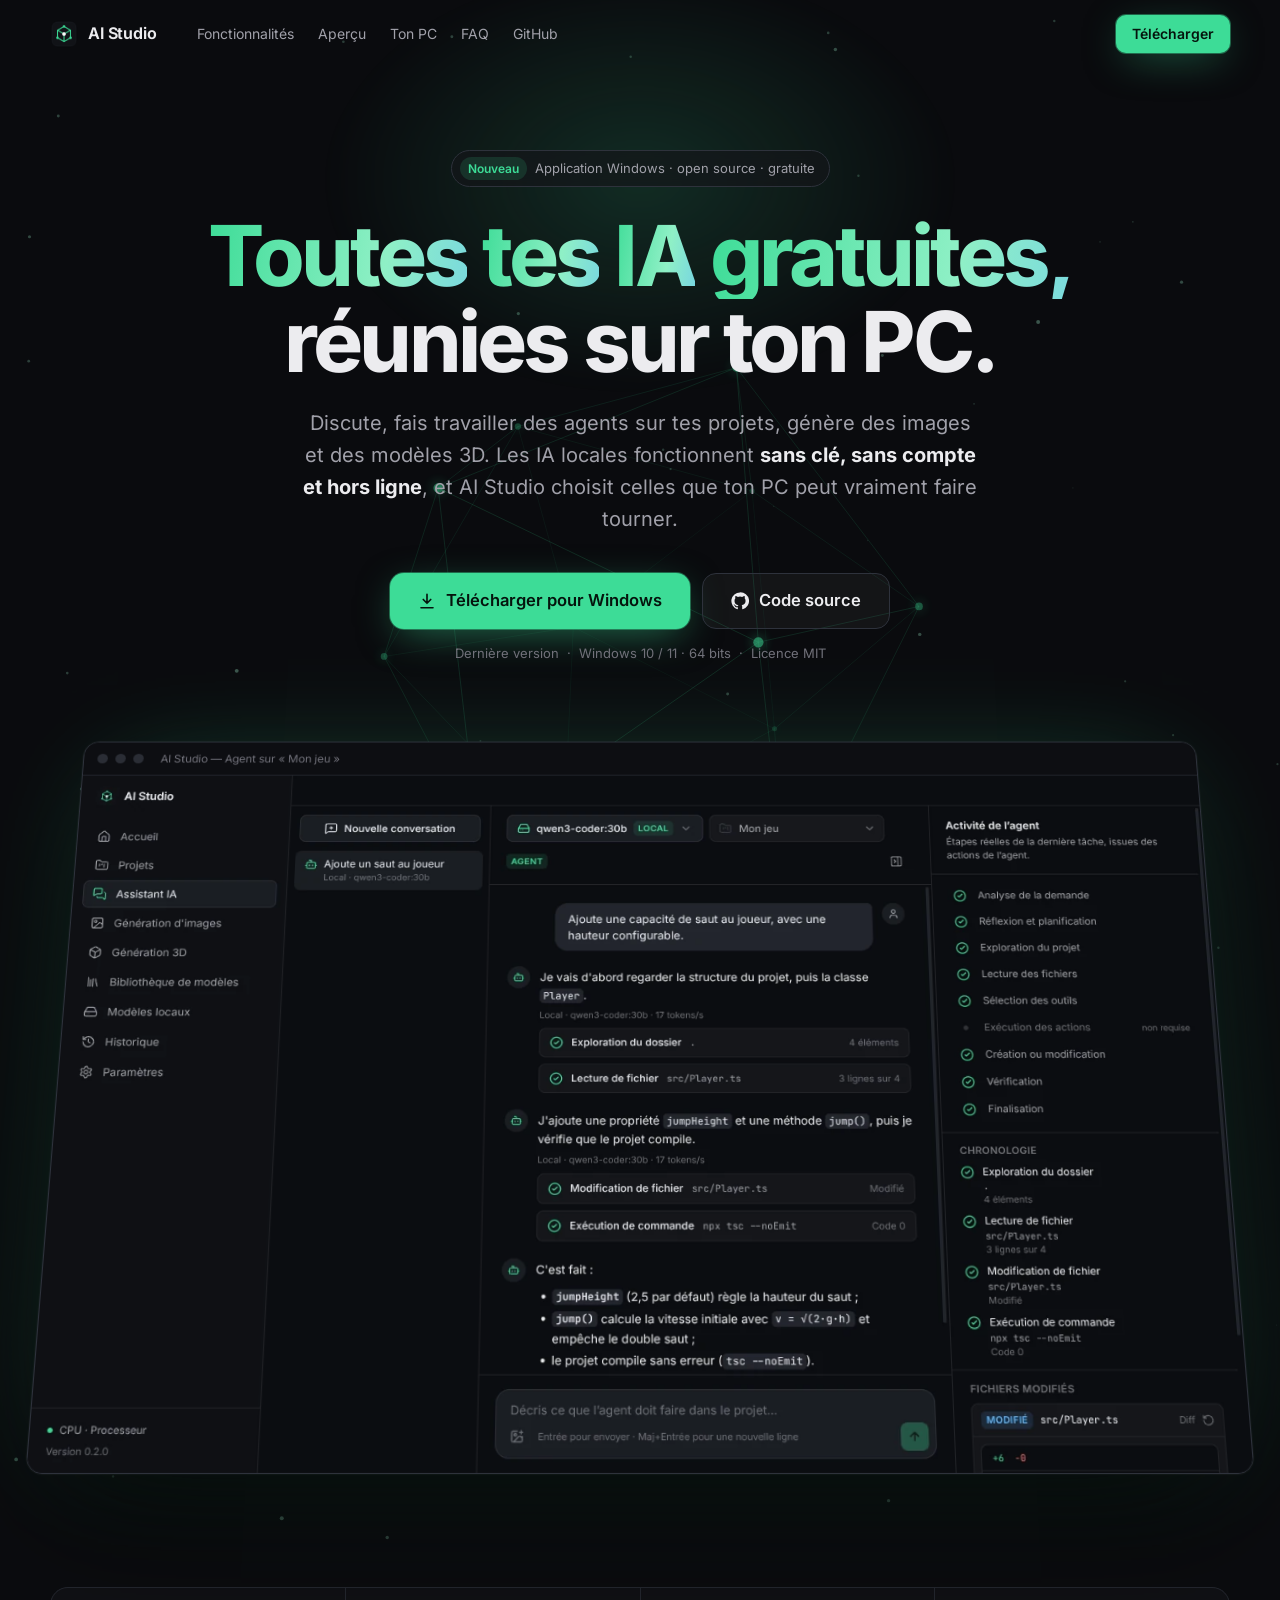
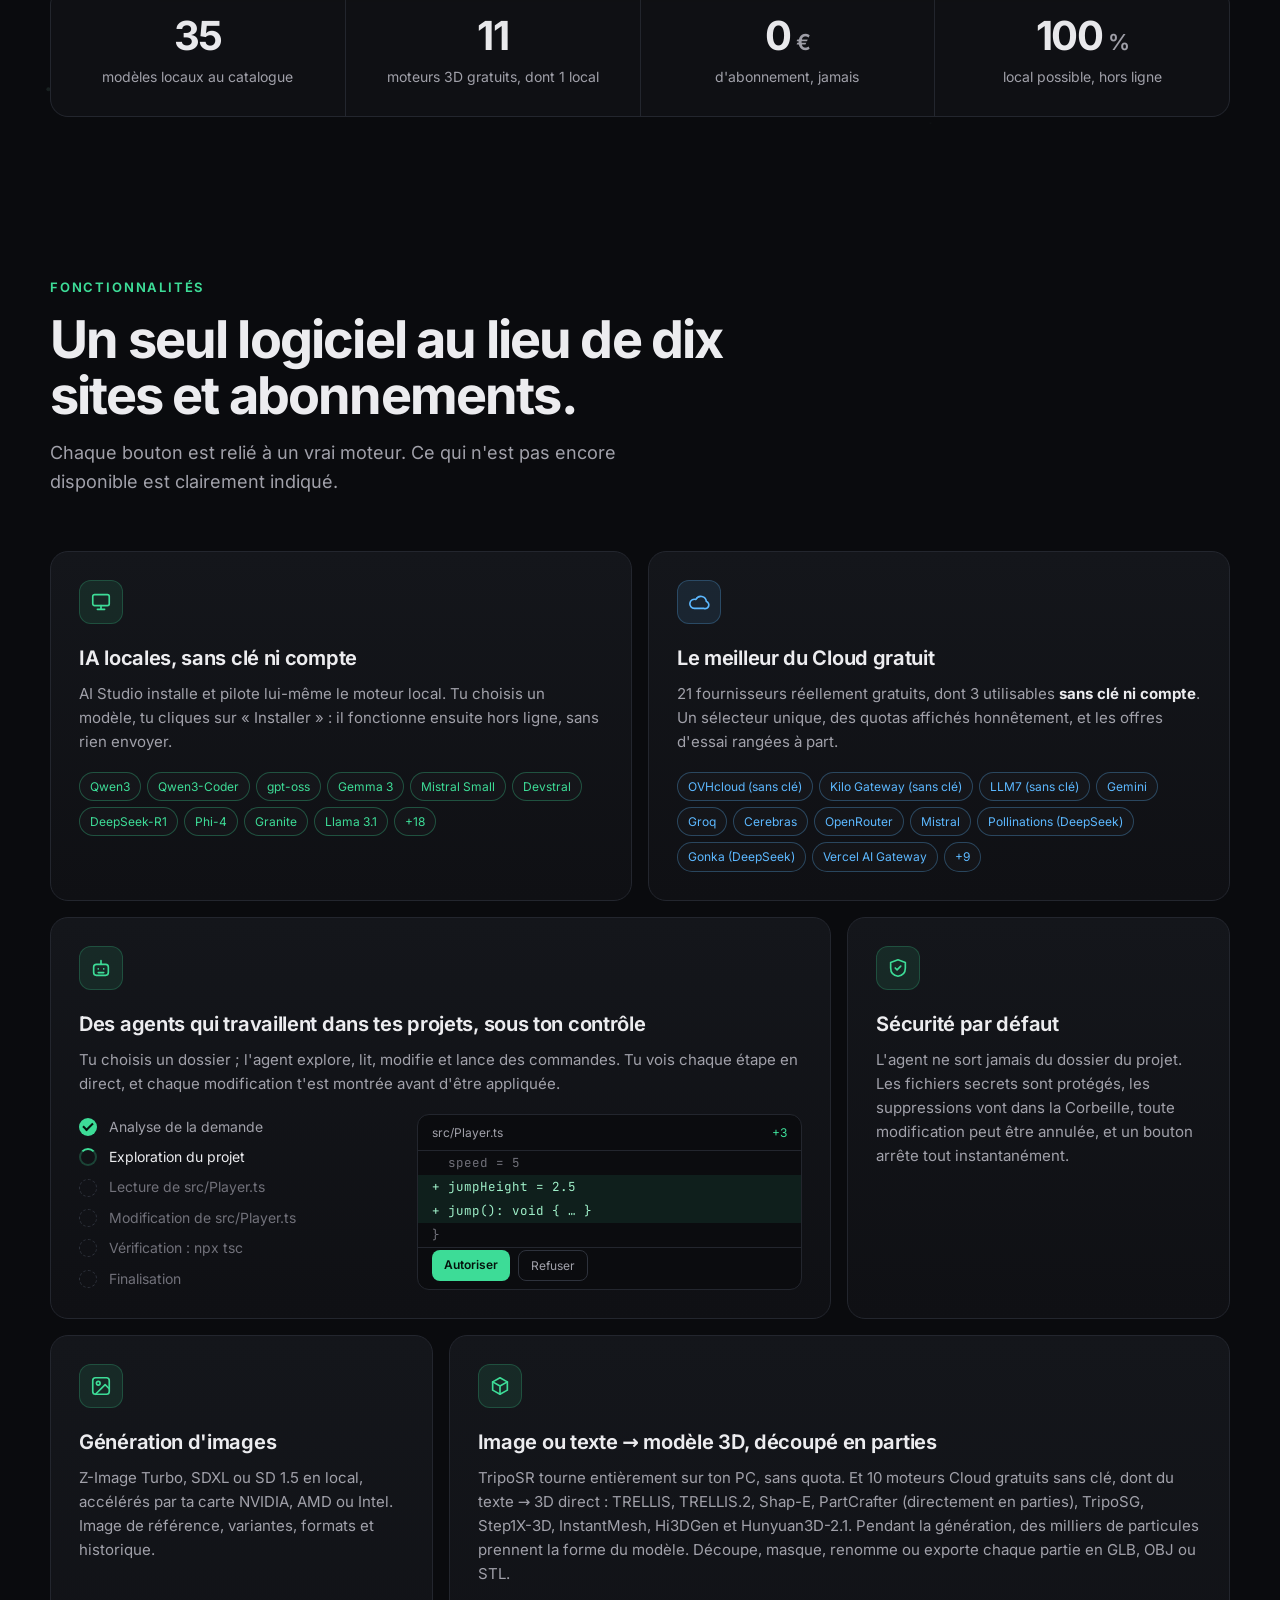
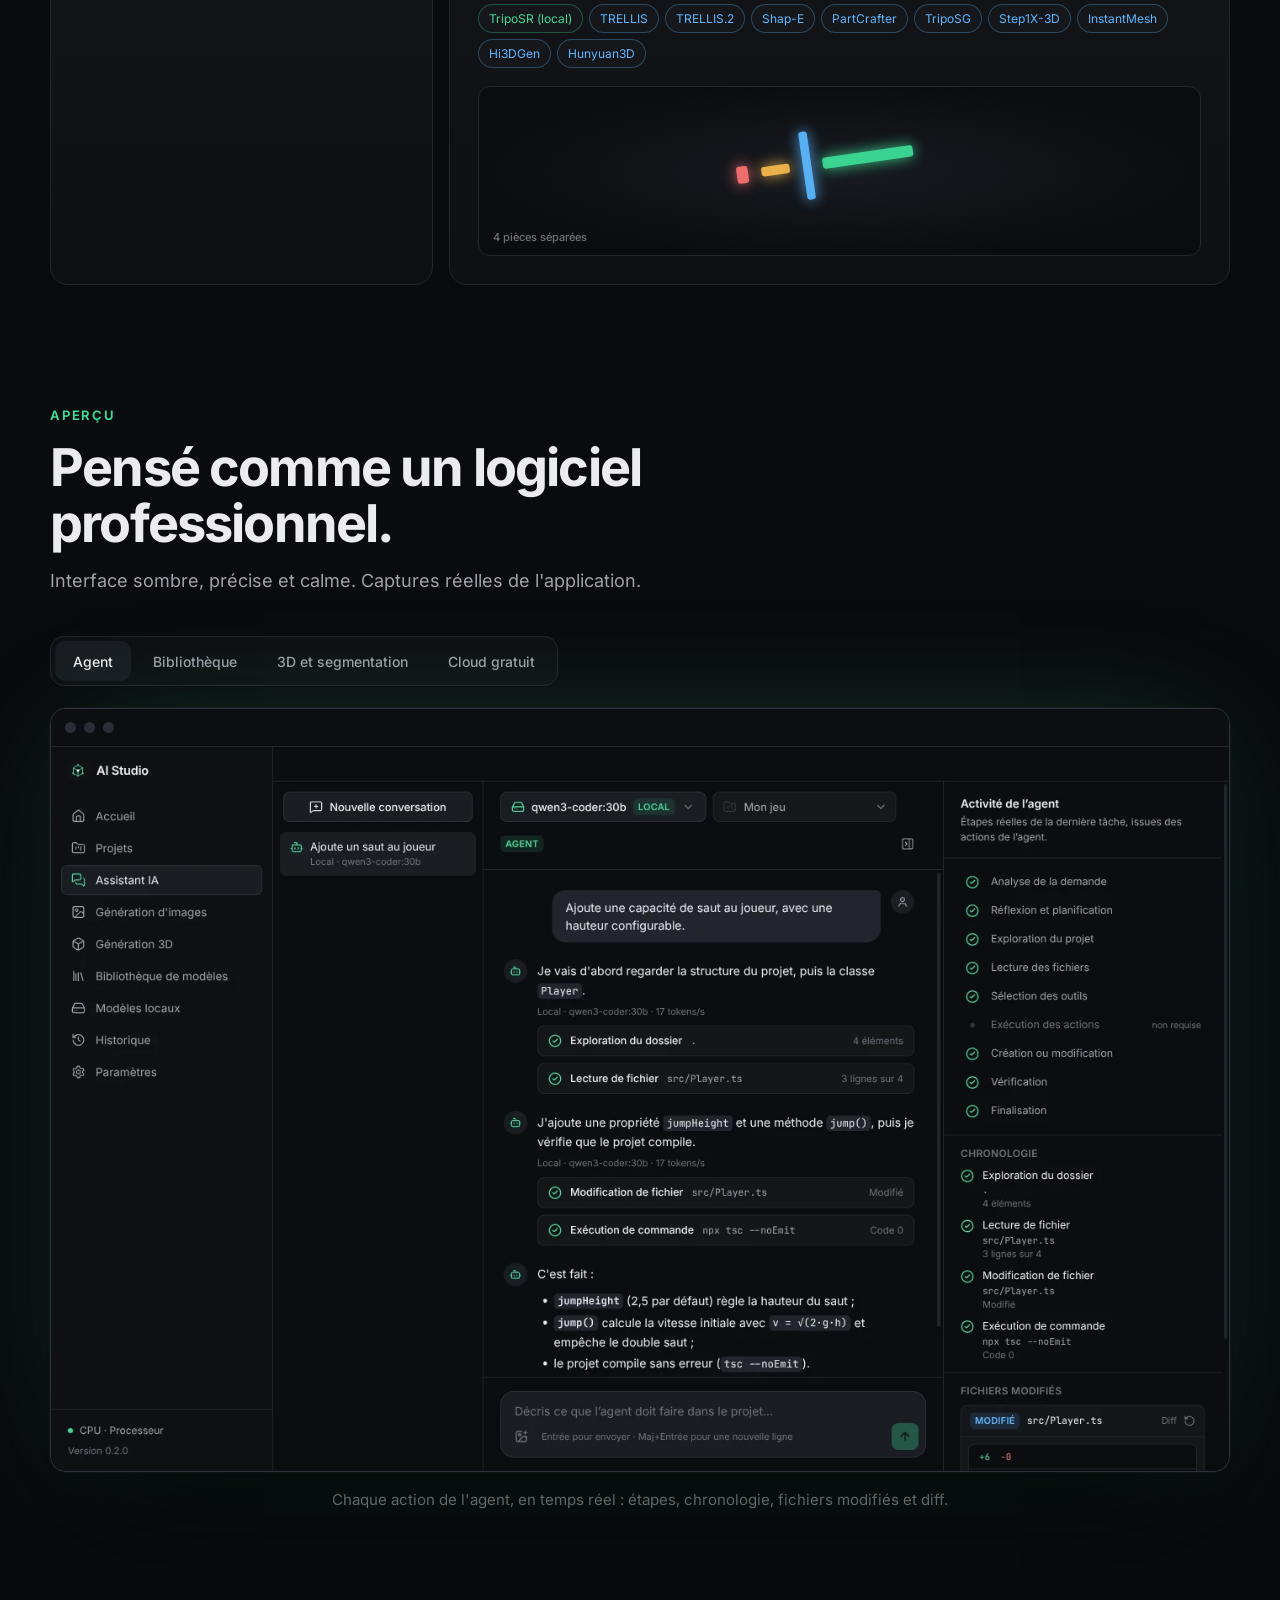
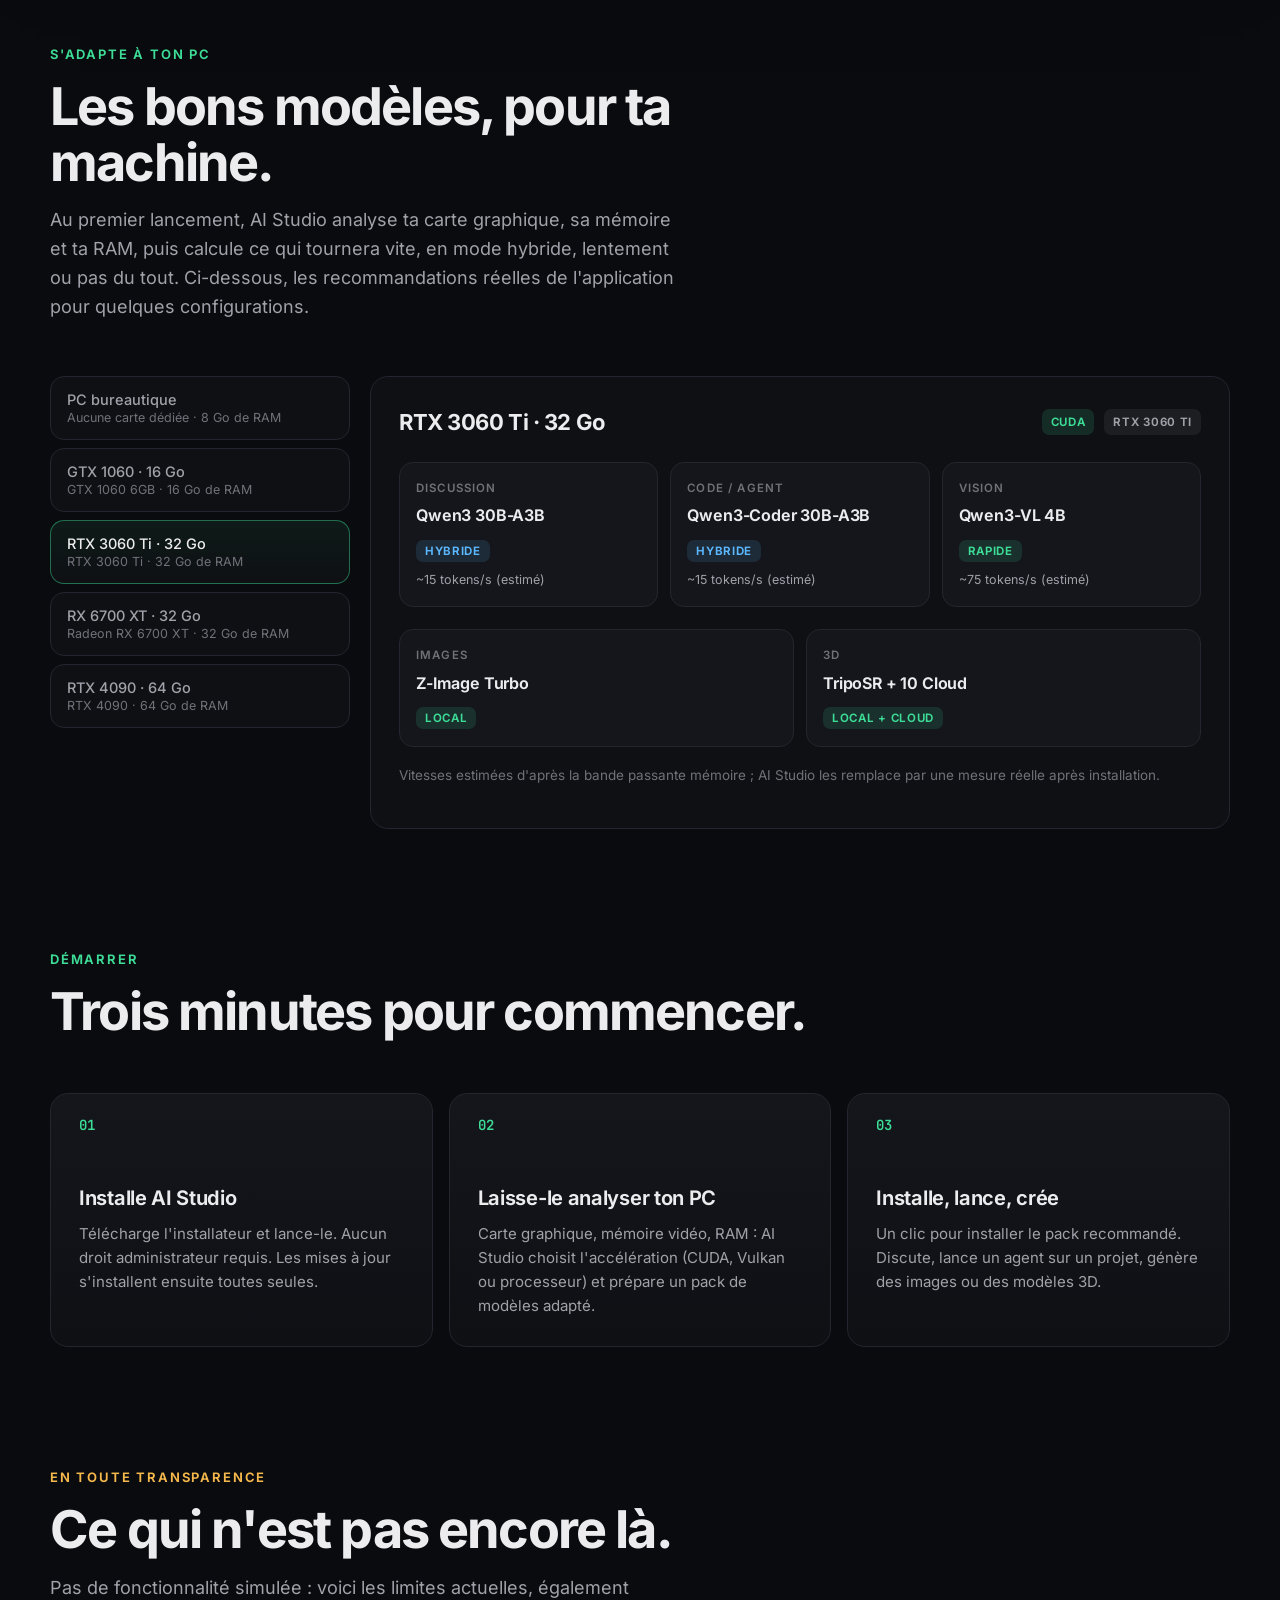
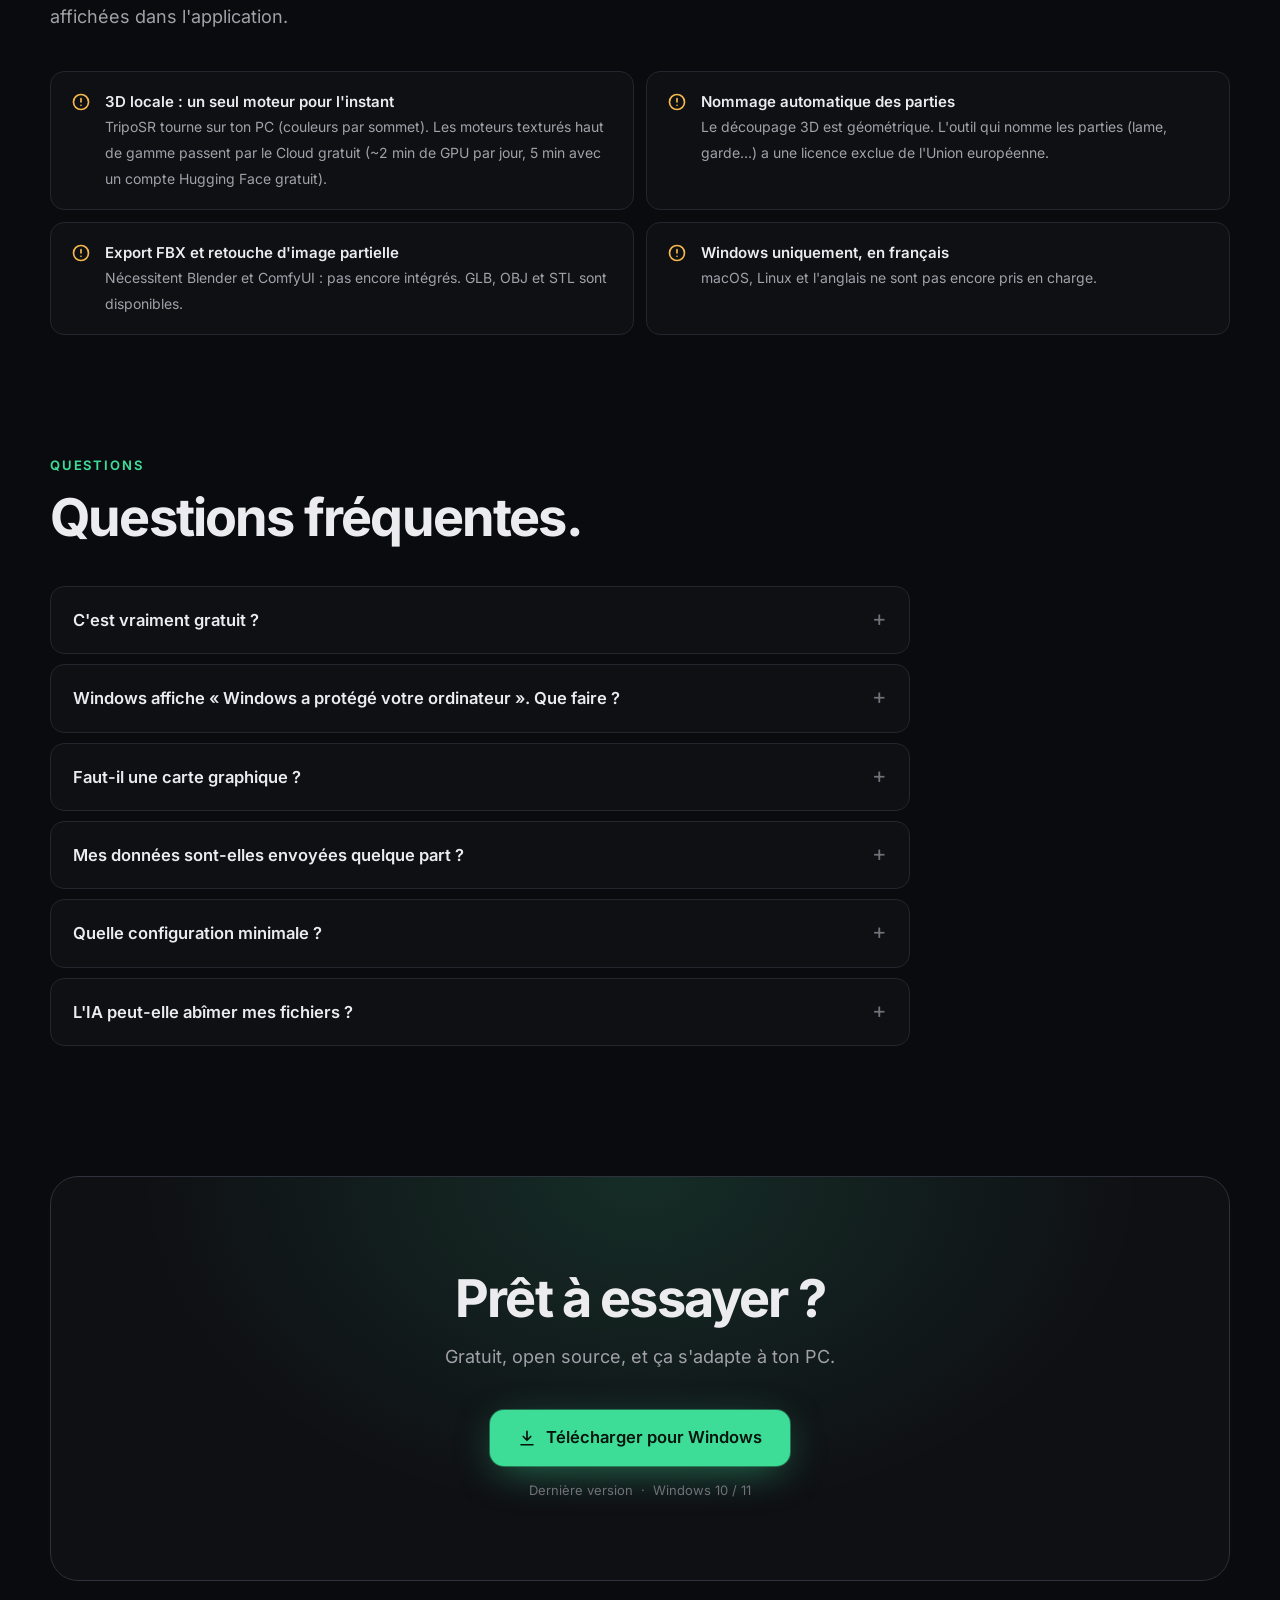
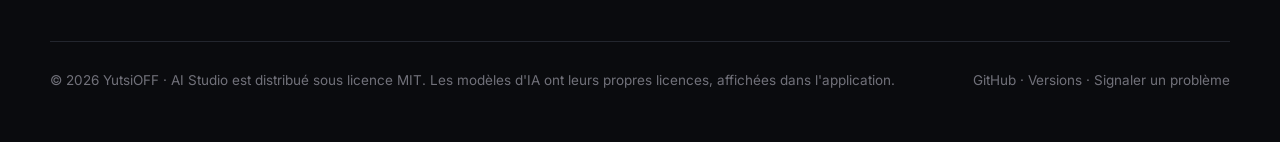
==== commit 10d37e58: "AI Studio : page mise à jour pour la v0.5.0 (3D locale, texte → 3D, 21 fournisseurs) Co-Authored-By:" ====
--- a/ai-studio/index.html
+++ b/ai-studio/index.html
@@ -265,7 +265,7 @@
 
     <div class="stats">
       <div class="stat reveal"><div class="n" data-count="35">0</div><div class="l">modèles locaux au catalogue</div></div>
-      <div class="stat reveal" style="--d:.08s"><div class="n" data-count="8">0</div><div class="l">moteurs 3D gratuits, sans clé</div></div>
+      <div class="stat reveal" style="--d:.08s"><div class="n" data-count="11">0</div><div class="l">moteurs 3D gratuits, dont 1 local</div></div>
       <div class="stat reveal" style="--d:.16s"><div class="n"><span data-count="0">0</span><small> €</small></div><div class="l">d'abonnement, jamais</div></div>
       <div class="stat reveal" style="--d:.24s"><div class="n"><span data-count="100">0</span><small> %</small></div><div class="l">local possible, hors ligne</div></div>
     </div>
@@ -289,8 +289,8 @@
       <article class="card c3 reveal" style="--d:.08s">
         <div class="icon cloud"><svg viewBox="0 0 24 24" fill="none" stroke="currentColor" stroke-width="1.8" stroke-linecap="round" stroke-linejoin="round"><path d="M17.5 19H7a5 5 0 1 1 1.6-9.74A6 6 0 0 1 20 11.5a3.75 3.75 0 0 1-2.5 7.5Z"/></svg></div>
         <h3>Le meilleur du Cloud gratuit</h3>
-        <p>18 fournisseurs réellement gratuits, dont 3 utilisables <strong style="color:var(--fg)">sans clé ni compte</strong>. Un sélecteur unique, des quotas affichés honnêtement, et les offres d'essai rangées à part.</p>
-        <div class="tags"><span class="tag c">OVHcloud (sans clé)</span><span class="tag c">Kilo Gateway (sans clé)</span><span class="tag c">LLM7 (sans clé)</span><span class="tag c">Gemini</span><span class="tag c">Groq</span><span class="tag c">Cerebras</span><span class="tag c">OpenRouter</span><span class="tag c">Mistral</span><span class="tag c">Pollinations (DeepSeek)</span><span class="tag c">+9</span></div>
+        <p>21 fournisseurs réellement gratuits, dont 3 utilisables <strong style="color:var(--fg)">sans clé ni compte</strong>. Un sélecteur unique, des quotas affichés honnêtement, et les offres d'essai rangées à part.</p>
+        <div class="tags"><span class="tag c">OVHcloud (sans clé)</span><span class="tag c">Kilo Gateway (sans clé)</span><span class="tag c">LLM7 (sans clé)</span><span class="tag c">Gemini</span><span class="tag c">Groq</span><span class="tag c">Cerebras</span><span class="tag c">OpenRouter</span><span class="tag c">Mistral</span><span class="tag c">Pollinations (DeepSeek)</span><span class="tag c">Gonka (DeepSeek)</span><span class="tag c">Vercel AI Gateway</span><span class="tag c">+9</span></div>
       </article>
 
       <article class="card c4 reveal">
@@ -323,8 +323,8 @@
       <article class="card c4 reveal" style="--d:.08s">
         <div class="icon"><svg viewBox="0 0 24 24" fill="none" stroke="currentColor" stroke-width="1.8" stroke-linecap="round" stroke-linejoin="round"><path d="m12 3 8 4.5v9L12 21l-8-4.5v-9L12 3Z"/><path d="m12 12 8-4.5M12 12v9M12 12 4 7.5"/></svg></div>
         <h3>Image ou texte → modèle 3D, découpé en parties</h3>
-        <p>8 moteurs gratuits sans clé : TRELLIS, TRELLIS.2, PartCrafter (directement en parties), TripoSG, Step1X-3D, InstantMesh, Hi3DGen et Hunyuan3D-2.1. Pendant la génération, des milliers de particules prennent la forme du modèle. Découpe, masque, renomme ou exporte chaque partie en GLB, OBJ ou STL.</p>
-        <div class="tags"><span class="tag c">TRELLIS</span><span class="tag c">TRELLIS.2</span><span class="tag c">PartCrafter</span><span class="tag c">TripoSG</span><span class="tag c">Step1X-3D</span><span class="tag c">InstantMesh</span><span class="tag c">Hi3DGen</span><span class="tag c">Hunyuan3D</span></div>
+        <p>TripoSR tourne entièrement sur ton PC, sans quota. Et 10 moteurs Cloud gratuits sans clé, dont du texte → 3D direct : TRELLIS, TRELLIS.2, Shap-E, PartCrafter (directement en parties), TripoSG, Step1X-3D, InstantMesh, Hi3DGen et Hunyuan3D-2.1. Pendant la génération, des milliers de particules prennent la forme du modèle. Découpe, masque, renomme ou exporte chaque partie en GLB, OBJ ou STL.</p>
+        <div class="tags"><span class="tag l">TripoSR (local)</span><span class="tag c">TRELLIS</span><span class="tag c">TRELLIS.2</span><span class="tag c">Shap-E</span><span class="tag c">PartCrafter</span><span class="tag c">TripoSG</span><span class="tag c">Step1X-3D</span><span class="tag c">InstantMesh</span><span class="tag c">Hi3DGen</span><span class="tag c">Hunyuan3D</span></div>
         <div class="seg"><canvas id="seg" aria-hidden="true"></canvas></div>
       </article>
     </div>
@@ -381,7 +381,7 @@
     <h2 class="reveal">Ce qui n'est pas encore là.</h2>
     <p class="sub reveal">Pas de fonctionnalité simulée : voici les limites actuelles, également affichées dans l'application.</p>
     <div class="limits">
-      <div class="limit reveal"><svg viewBox="0 0 24 24" fill="none" stroke="currentColor" stroke-width="2" stroke-linecap="round"><circle cx="12" cy="12" r="9"/><path d="M12 8v4m0 4h.01"/></svg><div><b>3D 100 % locale</b><span>Pas encore intégrée : les générateurs 3D locaux exigent une compilation CUDA sous Windows. La 3D passe par le Cloud gratuit (~2 min de GPU par jour, 5 min avec un compte Hugging Face gratuit).</span></div></div>
+      <div class="limit reveal"><svg viewBox="0 0 24 24" fill="none" stroke="currentColor" stroke-width="2" stroke-linecap="round"><circle cx="12" cy="12" r="9"/><path d="M12 8v4m0 4h.01"/></svg><div><b>3D locale : un seul moteur pour l'instant</b><span>TripoSR tourne sur ton PC (couleurs par sommet). Les moteurs texturés haut de gamme passent par le Cloud gratuit (~2 min de GPU par jour, 5 min avec un compte Hugging Face gratuit).</span></div></div>
       <div class="limit reveal" style="--d:.06s"><svg viewBox="0 0 24 24" fill="none" stroke="currentColor" stroke-width="2" stroke-linecap="round"><circle cx="12" cy="12" r="9"/><path d="M12 8v4m0 4h.01"/></svg><div><b>Nommage automatique des parties</b><span>Le découpage 3D est géométrique. L'outil qui nomme les parties (lame, garde…) a une licence exclue de l'Union européenne.</span></div></div>
       <div class="limit reveal"><svg viewBox="0 0 24 24" fill="none" stroke="currentColor" stroke-width="2" stroke-linecap="round"><circle cx="12" cy="12" r="9"/><path d="M12 8v4m0 4h.01"/></svg><div><b>Export FBX et retouche d'image partielle</b><span>Nécessitent Blender et ComfyUI : pas encore intégrés. GLB, OBJ et STL sont disponibles.</span></div></div>
       <div class="limit reveal" style="--d:.06s"><svg viewBox="0 0 24 24" fill="none" stroke="currentColor" stroke-width="2" stroke-linecap="round"><circle cx="12" cy="12" r="9"/><path d="M12 8v4m0 4h.01"/></svg><div><b>Windows uniquement, en français</b><span>macOS, Linux et l'anglais ne sont pas encore pris en charge.</span></div></div>
@@ -541,7 +541,7 @@
       : `<div class="rec"><div class="u">${USE[r.use]}</div><div class="m" style="color:var(--muted)">Cloud gratuit</div><span class="badge b">Cloud</span><div class="s">Pas de modèle local adapté</div></div>`).join('')
     pd.innerHTML = `<div class="swap"><div class="phead"><h3>${p.label}</h3><span class="badge g">${accel}</span><span class="badge">${p.gpu}</span></div>
       <div class="recs">${recs}</div>
-      <div class="recs" style="grid-template-columns:1fr 1fr"><div class="rec"><div class="u">Images</div><div class="m">${p.image}</div><span class="badge g">Local</span></div><div class="rec"><div class="u">3D</div><div class="m">8 moteurs</div><span class="badge b">Cloud gratuit · sans clé</span></div></div>
+      <div class="recs" style="grid-template-columns:1fr 1fr"><div class="rec"><div class="u">Images</div><div class="m">${p.image}</div><span class="badge g">Local</span></div><div class="rec"><div class="u">3D</div><div class="m">TripoSR + 10 Cloud</div><span class="badge g">Local + Cloud</span></div></div>
       <p class="pnote">Vitesses estimées d'après la bande passante mémoire ; AI Studio les remplace par une mesure réelle après installation.</p></div>`
   }
   PROFILES.forEach((p, i) => { const b = document.createElement('button'); b.innerHTML = `${p.label}<small>${p.gpu} · ${p.ram} Go de RAM</small>`; b.onclick = () => render(i); plist.appendChild(b) })
